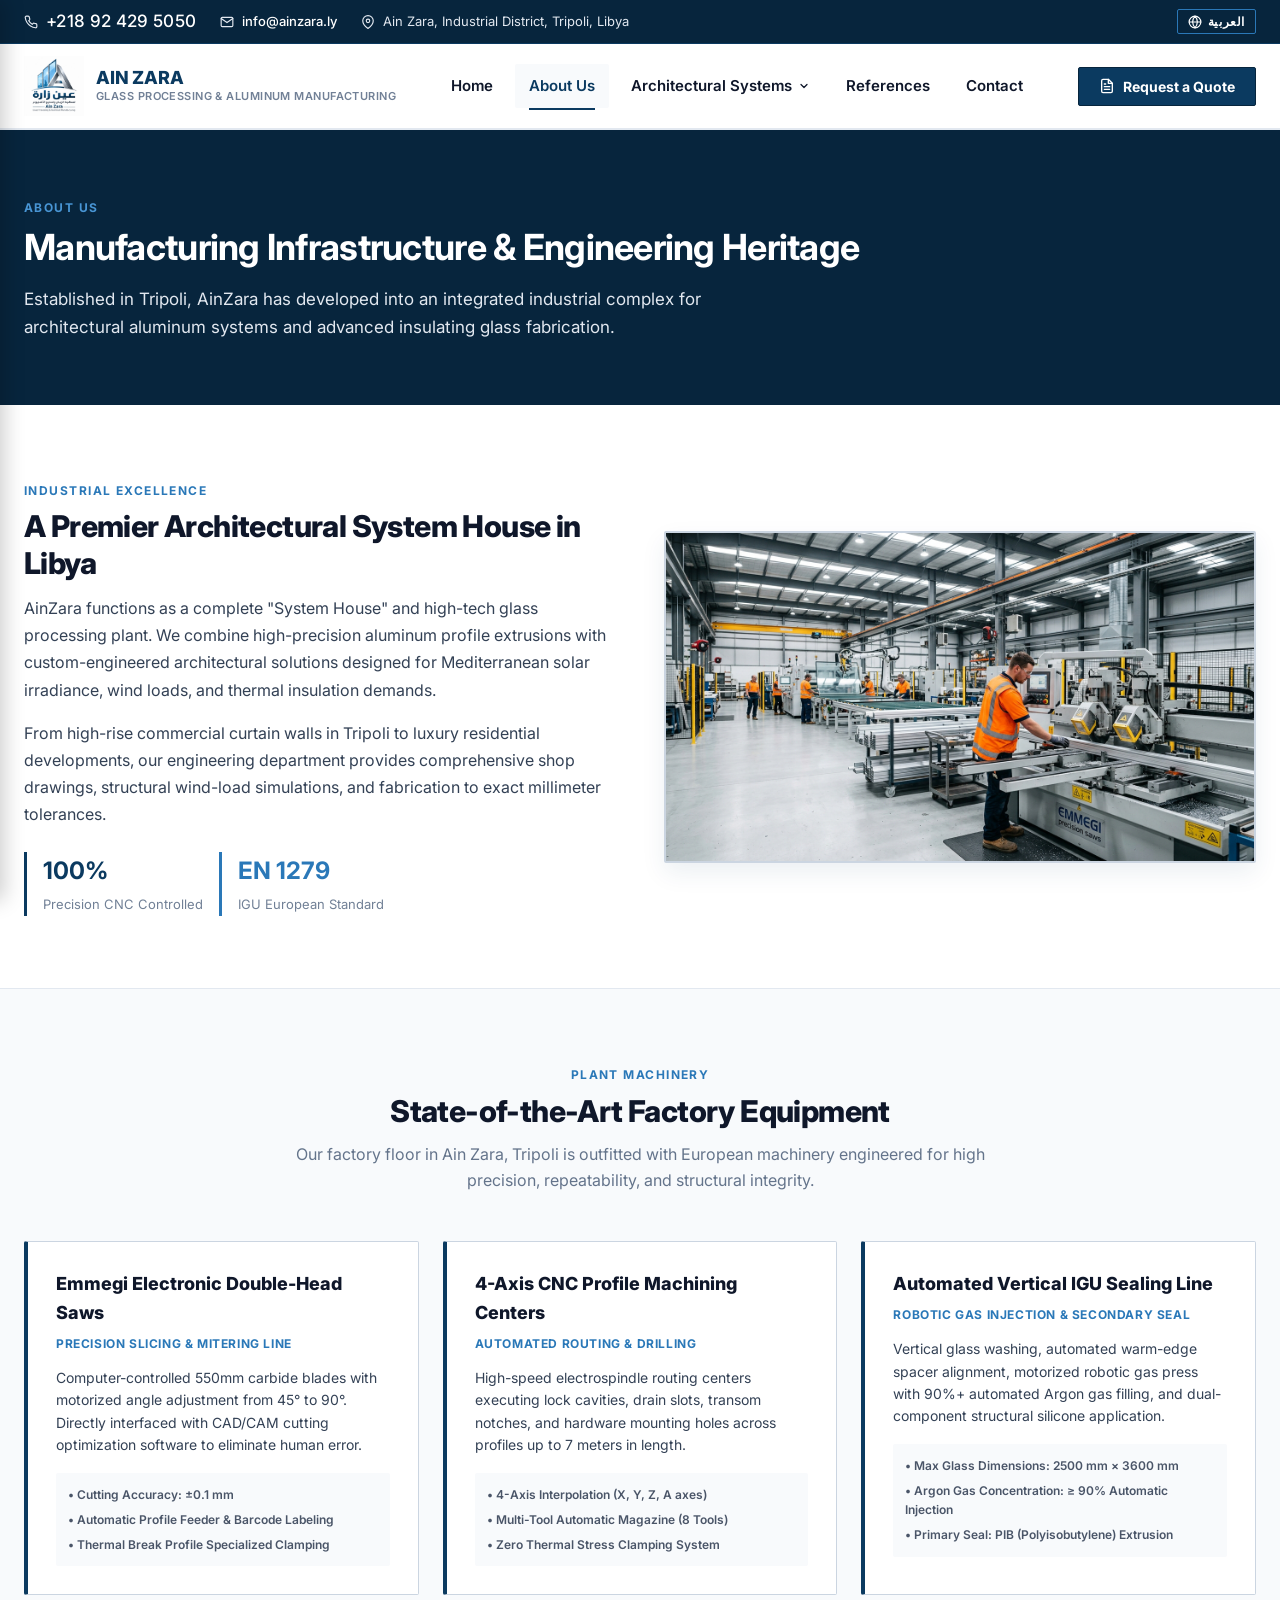
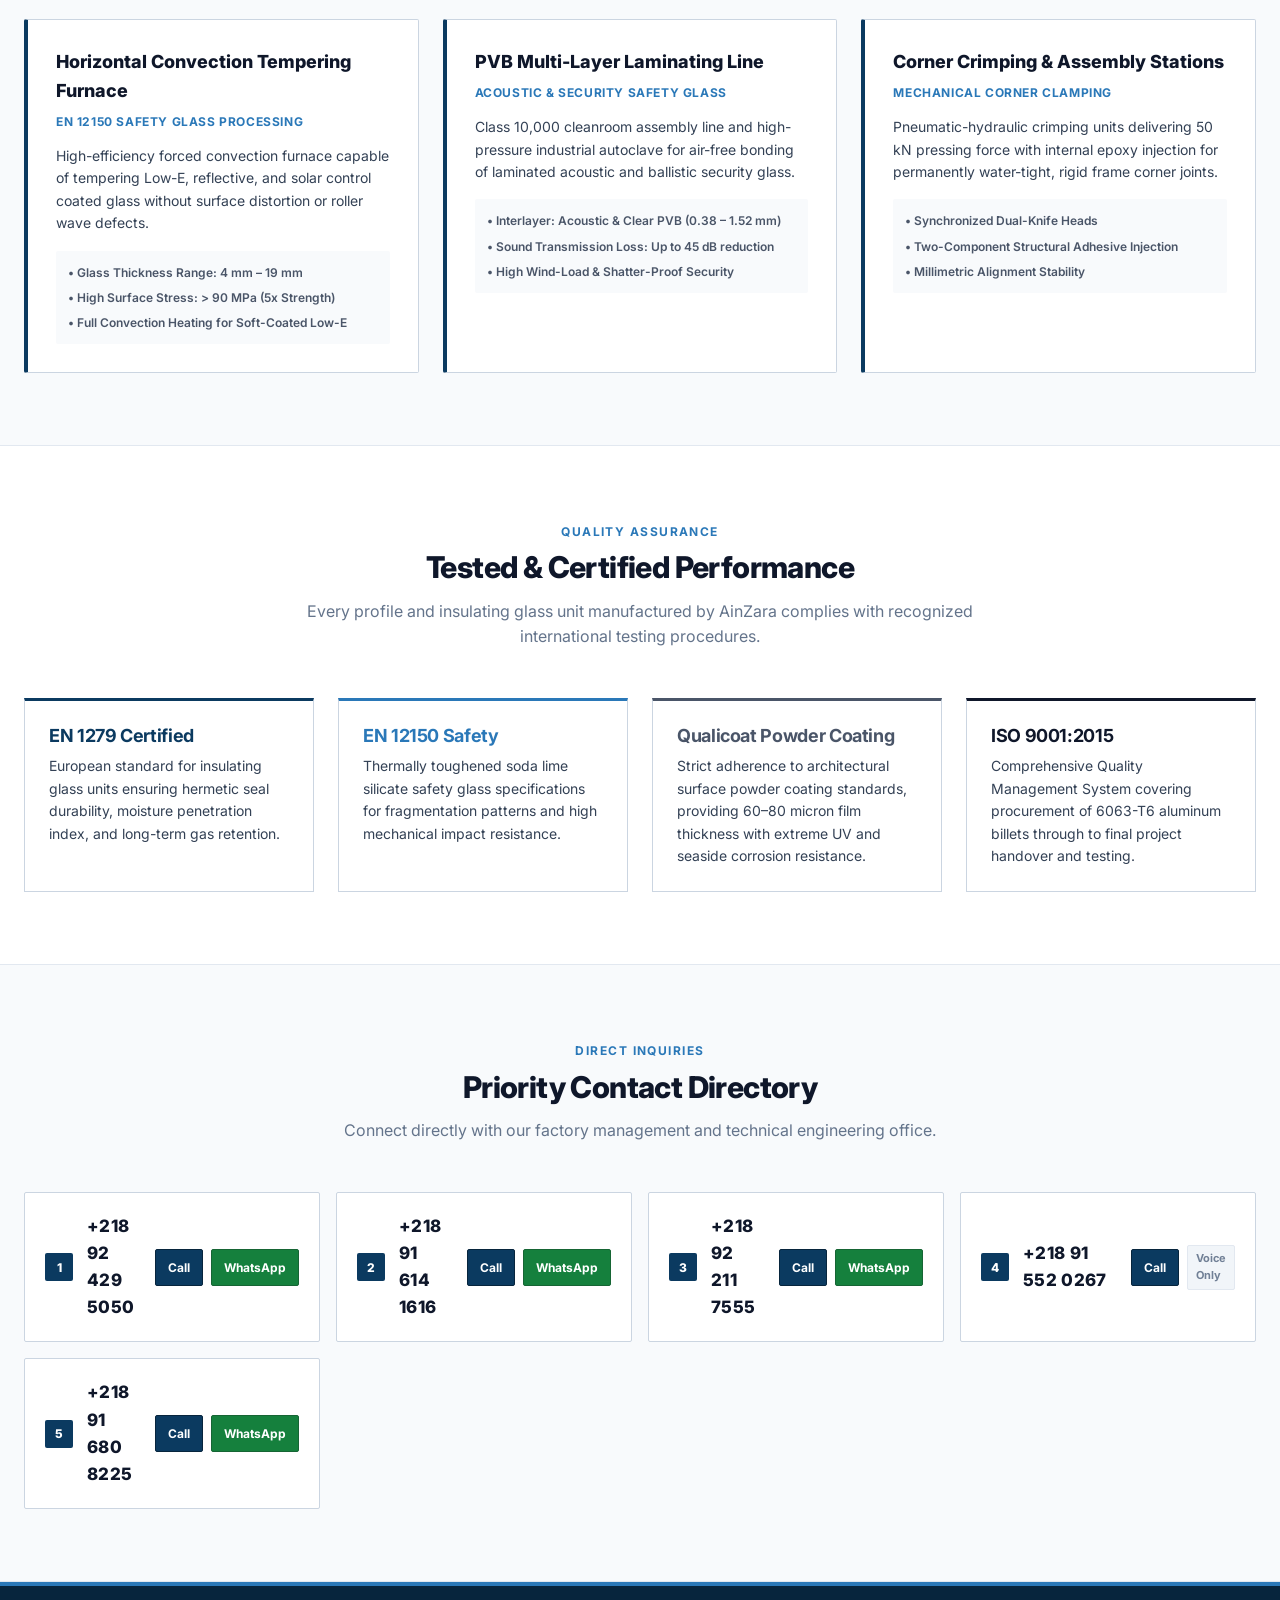
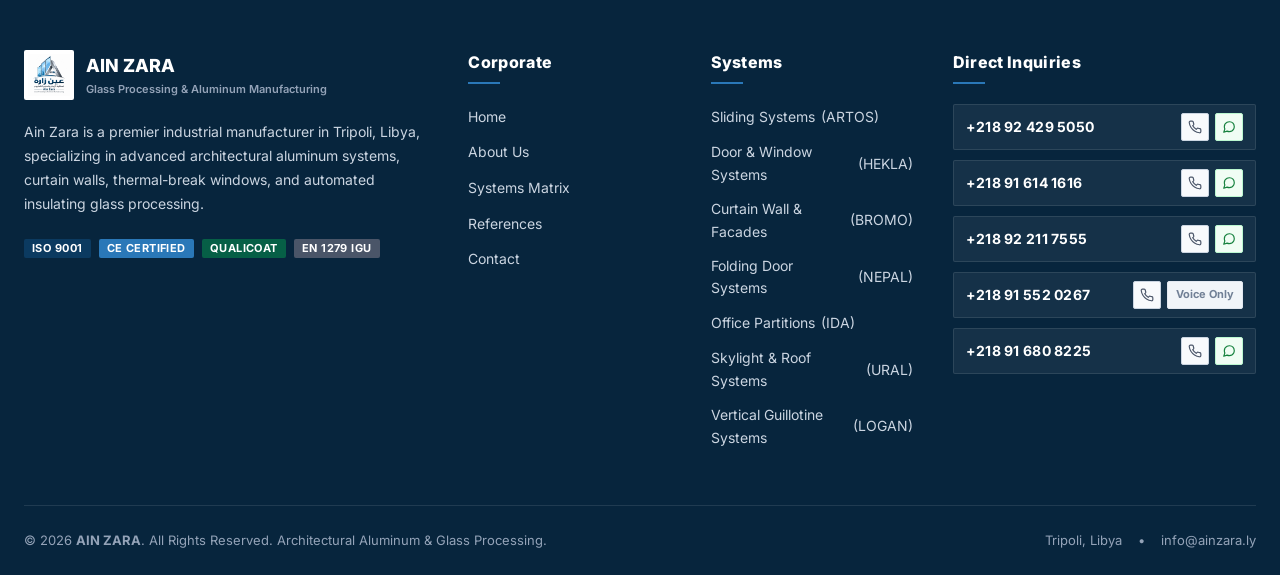
==== about.html @ 99d00b05 "first commit" ====
<!DOCTYPE html>
<html lang="en" dir="ltr">
<head>
  <meta charset="UTF-8">
  <meta name="viewport" content="width=device-width, initial-scale=1.0">
  <title>About Us & Machinery | AinZara Aluminum & Glass Tripoli Libya</title>
  <meta name="description" content="Explore Ain Zara's manufacturing infrastructure in Tripoli, Libya: CNC double-head cutting saws, automated Argon-injected IGU lines, tempering furnaces, and European EN quality standards.">
  
  <meta property="og:title" content="AinZara Infrastructure & Glass Processing Plant">
  <meta property="og:description" content="Industrial engineering, CNC aluminum fabrication, and automated insulating glass processing in Tripoli, Libya.">
  <meta property="og:image" content="assets/Images/factory-view.jpg">

  <link rel="icon" type="image/jpeg" href="assets/Images/Logo.jpeg">
  <link rel="stylesheet" href="assets/css/style.css">
</head>
<body>

  <!-- Dynamic Header Placeholder -->
  <div id="header-placeholder"></div>

  <!-- Page Banner -->
  <section class="section" style="background-color: var(--color-primary-dark); color: #FFFFFF; padding: 4rem 0;">
    <div class="container">
      <span class="section-tag" style="color: var(--color-secondary-light);" data-i18n="nav_about">Corporate Infrastructure</span>
      <h1 style="color: #FFFFFF; font-size: 2.25rem; margin-bottom: 1rem;">Manufacturing Infrastructure & Engineering Heritage</h1>
      <p style="color: #E2E8F0; max-width: 780px; font-size: 1.0625rem; line-height: 1.6;">
        Established in Tripoli, AinZara has developed into an integrated industrial complex for architectural aluminum systems and advanced insulating glass fabrication.
      </p>
    </div>
  </section>

  <!-- Company Overview & Vision -->
  <section class="section">
    <div class="container">
      <div style="display: grid; grid-template-columns: repeat(auto-fit, minmax(320px, 1fr)); gap: 3rem; align-items: center;">
        <div>
          <span class="section-tag">Industrial Excellence</span>
          <h2 class="section-title">A Premier Architectural System House in Libya</h2>
          <p style="color: var(--color-text-body); line-height: 1.7; margin-bottom: 1rem;">
            AinZara functions as a complete "System House" and high-tech glass processing plant. We combine high-precision aluminum profile extrusions with custom-engineered architectural solutions designed for Mediterranean solar irradiance, wind loads, and thermal insulation demands.
          </p>
          <p style="color: var(--color-text-body); line-height: 1.7; margin-bottom: 1.5rem;">
            From high-rise commercial curtain walls in Tripoli to luxury residential developments, our engineering department provides comprehensive shop drawings, structural wind-load simulations, and fabrication to exact millimeter tolerances.
          </p>
          <div style="display: flex; gap: 1rem; flex-wrap: wrap;">
            <div style="border-left: 3px solid var(--color-primary); padding-left: 1rem;">
              <strong style="display: block; font-size: 1.5rem; color: var(--color-primary);">100%</strong>
              <span style="font-size: 0.8125rem; color: var(--color-slate-medium);">Precision CNC Controlled</span>
            </div>
            <div style="border-left: 3px solid var(--color-secondary); padding-left: 1rem;">
              <strong style="display: block; font-size: 1.5rem; color: var(--color-secondary);">EN 1279</strong>
              <span style="font-size: 0.8125rem; color: var(--color-slate-medium);">IGU European Standard</span>
            </div>
          </div>
        </div>
        <div>
          <img src="assets/Images/factory-view.jpg" alt="AinZara Precision Factory Floor" style="border: 2px solid var(--color-border); border-radius: var(--radius-sm); width: 100%; box-shadow: 0 10px 25px rgba(11, 58, 96, 0.08);">
        </div>
      </div>
    </div>
  </section>

  <!-- Advanced Machinery & Automation -->
  <section class="section section-bg-card">
    <div class="container">
      <div class="section-header text-center">
        <span class="section-tag">Plant Machinery</span>
        <h2 class="section-title">State-of-the-Art Factory Equipment</h2>
        <p class="section-subtitle">
          Our factory floor in Ain Zara, Tripoli is outfitted with European machinery engineered for high precision, repeatability, and structural integrity.
        </p>
      </div>

      <div class="machinery-grid">
        <!-- Machine 1 -->
        <div class="machinery-card">
          <div class="machinery-name">Emmegi Electronic Double-Head Saws</div>
          <div class="machinery-model">Precision Slicing & Mitering Line</div>
          <p class="machinery-desc">
            Computer-controlled 550mm carbide blades with motorized angle adjustment from 45° to 90°. Directly interfaced with CAD/CAM cutting optimization software to eliminate human error.
          </p>
          <div class="machinery-specs">
            <div>&bull; Cutting Accuracy: &plusmn;0.1 mm</div>
            <div>&bull; Automatic Profile Feeder & Barcode Labeling</div>
            <div>&bull; Thermal Break Profile Specialized Clamping</div>
          </div>
        </div>

        <!-- Machine 2 -->
        <div class="machinery-card">
          <div class="machinery-name">4-Axis CNC Profile Machining Centers</div>
          <div class="machinery-model">Automated Routing & Drilling</div>
          <p class="machinery-desc">
            High-speed electrospindle routing centers executing lock cavities, drain slots, transom notches, and hardware mounting holes across profiles up to 7 meters in length.
          </p>
          <div class="machinery-specs">
            <div>&bull; 4-Axis Interpolation (X, Y, Z, A axes)</div>
            <div>&bull; Multi-Tool Automatic Magazine (8 Tools)</div>
            <div>&bull; Zero Thermal Stress Clamping System</div>
          </div>
        </div>

        <!-- Machine 3 -->
        <div class="machinery-card">
          <div class="machinery-name">Automated Vertical IGU Sealing Line</div>
          <div class="machinery-model">Robotic Gas Injection & Secondary Seal</div>
          <p class="machinery-desc">
            Vertical glass washing, automated warm-edge spacer alignment, motorized robotic gas press with 90%+ automated Argon gas filling, and dual-component structural silicone application.
          </p>
          <div class="machinery-specs">
            <div>&bull; Max Glass Dimensions: 2500 mm &times; 3600 mm</div>
            <div>&bull; Argon Gas Concentration: &ge; 90% Automatic Injection</div>
            <div>&bull; Primary Seal: PIB (Polyisobutylene) Extrusion</div>
          </div>
        </div>

        <!-- Machine 4 -->
        <div class="machinery-card">
          <div class="machinery-name">Horizontal Convection Tempering Furnace</div>
          <div class="machinery-model">EN 12150 Safety Glass Processing</div>
          <p class="machinery-desc">
            High-efficiency forced convection furnace capable of tempering Low-E, reflective, and solar control coated glass without surface distortion or roller wave defects.
          </p>
          <div class="machinery-specs">
            <div>&bull; Glass Thickness Range: 4 mm – 19 mm</div>
            <div>&bull; High Surface Stress: &gt; 90 MPa (5x Strength)</div>
            <div>&bull; Full Convection Heating for Soft-Coated Low-E</div>
          </div>
        </div>

        <!-- Machine 5 -->
        <div class="machinery-card">
          <div class="machinery-name">PVB Multi-Layer Laminating Line</div>
          <div class="machinery-model">Acoustic & Security Safety Glass</div>
          <p class="machinery-desc">
            Class 10,000 cleanroom assembly line and high-pressure industrial autoclave for air-free bonding of laminated acoustic and ballistic security glass.
          </p>
          <div class="machinery-specs">
            <div>&bull; Interlayer: Acoustic & Clear PVB (0.38 – 1.52 mm)</div>
            <div>&bull; Sound Transmission Loss: Up to 45 dB reduction</div>
            <div>&bull; High Wind-Load & Shatter-Proof Security</div>
          </div>
        </div>

        <!-- Machine 6 -->
        <div class="machinery-card">
          <div class="machinery-name">Corner Crimping & Assembly Stations</div>
          <div class="machinery-model">Mechanical Corner Clamping</div>
          <p class="machinery-desc">
            Pneumatic-hydraulic crimping units delivering 50 kN pressing force with internal epoxy injection for permanently water-tight, rigid frame corner joints.
          </p>
          <div class="machinery-specs">
            <div>&bull; Synchronized Dual-Knife Heads</div>
            <div>&bull; Two-Component Structural Adhesive Injection</div>
            <div>&bull; Millimetric Alignment Stability</div>
          </div>
        </div>
      </div>
    </div>
  </section>

  <!-- International Quality Standards -->
  <section class="section">
    <div class="container">
      <div class="section-header text-center">
        <span class="section-tag">Quality Assurance</span>
        <h2 class="section-title">Tested & Certified Performance</h2>
        <p class="section-subtitle">
          Every profile and insulating glass unit manufactured by AinZara complies with recognized international testing procedures.
        </p>
      </div>

      <div style="display: grid; grid-template-columns: repeat(auto-fit, minmax(260px, 1fr)); gap: 1.5rem;">
        <div style="border: 1px solid var(--color-border); padding: 1.5rem; background: #FFFFFF; border-top: 3px solid var(--color-primary);">
          <h3 style="font-size: 1.125rem; font-weight: 700; color: var(--color-primary); margin-bottom: 0.5rem;">EN 1279 Certified</h3>
          <p style="font-size: 0.875rem; color: var(--color-text-body); line-height: 1.6;">
            European standard for insulating glass units ensuring hermetic seal durability, moisture penetration index, and long-term gas retention.
          </p>
        </div>

        <div style="border: 1px solid var(--color-border); padding: 1.5rem; background: #FFFFFF; border-top: 3px solid var(--color-secondary);">
          <h3 style="font-size: 1.125rem; font-weight: 700; color: var(--color-secondary); margin-bottom: 0.5rem;">EN 12150 Safety</h3>
          <p style="font-size: 0.875rem; color: var(--color-text-body); line-height: 1.6;">
            Thermally toughened soda lime silicate safety glass specifications for fragmentation patterns and high mechanical impact resistance.
          </p>
        </div>

        <div style="border: 1px solid var(--color-border); padding: 1.5rem; background: #FFFFFF; border-top: 3px solid var(--color-slate-dark);">
          <h3 style="font-size: 1.125rem; font-weight: 700; color: var(--color-slate-dark); margin-bottom: 0.5rem;">Qualicoat Powder Coating</h3>
          <p style="font-size: 0.875rem; color: var(--color-text-body); line-height: 1.6;">
            Strict adherence to architectural surface powder coating standards, providing 60–80 micron film thickness with extreme UV and seaside corrosion resistance.
          </p>
        </div>

        <div style="border: 1px solid var(--color-border); padding: 1.5rem; background: #FFFFFF; border-top: 3px solid #0F172A;">
          <h3 style="font-size: 1.125rem; font-weight: 700; color: #0F172A; margin-bottom: 0.5rem;">ISO 9001:2015</h3>
          <p style="font-size: 0.875rem; color: var(--color-text-body); line-height: 1.6;">
            Comprehensive Quality Management System covering procurement of 6063-T6 aluminum billets through to final project handover and testing.
          </p>
        </div>
      </div>
    </div>
  </section>

  <!-- Prioritized Phone Directory Section -->
  <section class="section section-bg-card">
    <div class="container">
      <div class="section-header text-center">
        <span class="section-tag" data-i18n="quick_contact">Direct Inquiries</span>
        <h2 class="section-title">Priority Contact Directory</h2>
        <p class="section-subtitle">Connect directly with our factory management and technical engineering office.</p>
      </div>

      <div class="priority-phone-grid">
        <div class="phone-card">
          <div class="phone-card-left"><span class="phone-rank-badge">1</span><span class="phone-digits">+218 92 429 5050</span></div>
          <div class="phone-card-actions">
            <a href="tel:0924295050" class="btn-phone-call">Call</a>
            <a href="https://wa.me/218924295050" target="_blank" rel="noopener noreferrer" class="btn-phone-whatsapp">WhatsApp</a>
          </div>
        </div>
        <div class="phone-card">
          <div class="phone-card-left"><span class="phone-rank-badge">2</span><span class="phone-digits">+218 91 614 1616</span></div>
          <div class="phone-card-actions">
            <a href="tel:0916141616" class="btn-phone-call">Call</a>
            <a href="https://wa.me/218916141616" target="_blank" rel="noopener noreferrer" class="btn-phone-whatsapp">WhatsApp</a>
          </div>
        </div>
        <div class="phone-card">
          <div class="phone-card-left"><span class="phone-rank-badge">3</span><span class="phone-digits">+218 92 211 7555</span></div>
          <div class="phone-card-actions">
            <a href="tel:0922117555" class="btn-phone-call">Call</a>
            <a href="https://wa.me/218922117555" target="_blank" rel="noopener noreferrer" class="btn-phone-whatsapp">WhatsApp</a>
          </div>
        </div>
        <div class="phone-card">
          <div class="phone-card-left"><span class="phone-rank-badge">4</span><span class="phone-digits">+218 91 552 0267</span></div>
          <div class="phone-card-actions">
            <a href="tel:0915520267" class="btn-phone-call">Call</a>
            <span class="call-only-pill" data-i18n="call_only">Voice</span>
          </div>
        </div>
        <div class="phone-card">
          <div class="phone-card-left"><span class="phone-rank-badge">5</span><span class="phone-digits">+218 91 680 8225</span></div>
          <div class="phone-card-actions">
            <a href="tel:0916808225" class="btn-phone-call">Call</a>
            <a href="https://wa.me/218916808225" target="_blank" rel="noopener noreferrer" class="btn-phone-whatsapp">WhatsApp</a>
          </div>
        </div>
      </div>
    </div>
  </section>

  <!-- Dynamic Footer Placeholder -->
  <div id="footer-placeholder"></div>

  <!-- Scripts -->
  <script src="assets/js/header.js"></script>
  <script src="assets/js/footer.js"></script>
  <script src="assets/js/i18n.js"></script>
  <script src="assets/js/navigation.js"></script>
  <script src="assets/js/main.js"></script>
</body>
</html>
---- assets/css/style.css ----
/* ==========================================================================
   AinZara-Aluminum Corporate Catalog Design System
   Model: Amanos System & Asistal Architectural Systems
   Color Palette: Pure Corporate Navy (#0B3A60), Steel Blue (#2A78B8), Slate & Base
   STRICT RULE: Zero gradients, zero pink/purple hues. Solid industrial colors only.
   ========================================================================== */

@import url('https://fonts.googleapis.com/css2?family=Cairo:wght@400;600;700;800&family=Inter:wght@300;400;500;600;700;800&display=swap');

:root {
  /* Corporate Color Palette (Derived 1:1 from Logo) */
  --color-primary: #0B3A60;
  --color-primary-dark: #07253D;
  --color-primary-light: #124F82;
  
  --color-secondary: #2A78B8;
  --color-secondary-dark: #1F5F93;
  --color-secondary-light: #4895D4;
  
  /* Metallic & Slate Neutrals */
  --color-slate-dark: #4A5568;
  --color-slate-medium: #718096;
  --color-slate-light: #E2E8F0;
  --color-slate-muted: #F1F5F9;
  
  /* Surfaces */
  --color-surface-base: #FFFFFF;
  --color-surface-card: #F8FAFC;
  --color-surface-hover: #EDF2F7;
  --color-border: #CBD5E1;
  --color-border-dark: #94A3B8;

  /* Typography */
  --color-text-heading: #0F172A;
  --color-text-body: #334155;
  --color-text-muted: #64748B;
  --color-text-light: #FFFFFF;

  /* Status / Industrial Accents */
  --color-accent-success: #15803D;
  --color-accent-badge: #0B3A60;
  --color-accent-gold: #B45309;

  /* Layout & Geometry */
  --font-primary: 'Inter', -apple-system, BlinkMacSystemFont, 'Segoe UI', Roboto, sans-serif;
  --font-arabic: 'Cairo', -apple-system, BlinkMacSystemFont, 'Segoe UI', sans-serif;
  
  --container-max: 1280px;
  --transition-fast: 0.15s ease-in-out;
  --transition-normal: 0.25s ease-in-out;
  --radius-sm: 2px;
  --radius-md: 4px;
  --radius-lg: 6px;
  --header-height: 84px;
  --topbar-height: 40px;
}

/* Base Reset & Typography */
*, *::before, *::after {
  box-sizing: border-box;
  margin: 0;
  padding: 0;
}

html {
  font-size: 16px;
  scroll-behavior: smooth;
  -webkit-text-size-adjust: 100%;
}

body {
  font-family: var(--font-primary);
  color: var(--color-text-body);
  background-color: var(--color-surface-base);
  line-height: 1.6;
  font-weight: 400;
  text-rendering: optimizeLegibility;
  -webkit-font-smoothing: antialiased;
}

h1, h2, h3, h4, h5, h6 {
  color: var(--color-text-heading);
  font-weight: 700;
  line-height: 1.25;
  letter-spacing: -0.02em;
}

p {
  margin-bottom: 1rem;
}

p:last-child {
  margin-bottom: 0;
}

a {
  color: var(--color-secondary);
  text-decoration: none;
  transition: color var(--transition-fast);
}

a:hover {
  color: var(--color-primary);
}

img {
  max-width: 100%;
  height: auto;
  display: block;
}

button, input, select, textarea {
  font-family: inherit;
  font-size: 1rem;
}

ul, ol {
  list-style: none;
}

/* Container */
.container {
  width: 100%;
  max-width: var(--container-max);
  margin-left: auto;
  margin-right: auto;
  padding-left: 1.5rem;
  padding-right: 1.5rem;
}

.container-fluid {
  width: 100%;
  padding-left: 1.5rem;
  padding-right: 1.5rem;
}

/* ==========================================================================
   Header & Utility Bar
   ========================================================================== */
.site-header {
  position: sticky;
  top: 0;
  z-index: 1000;
  background-color: var(--color-surface-base);
  border-bottom: 2px solid var(--color-slate-light);
}

/* Top Utility Line */
.header-topbar {
  background-color: var(--color-primary-dark);
  color: var(--color-surface-base);
  font-size: 0.8125rem;
  padding: 0.5rem 0;
  border-bottom: 1px solid var(--color-primary);
}

.header-topbar .container {
  display: flex;
  align-items: center;
  justify-content: space-between;
  flex-wrap: wrap;
  gap: 0.75rem;
}

.topbar-contact-list {
  display: flex;
  align-items: center;
  gap: 1.5rem;
  flex-wrap: wrap;
}

.topbar-item {
  display: inline-flex;
  align-items: center;
  gap: 0.5rem;
  color: #E2E8F0;
}

.topbar-item a {
  color: #FFFFFF;
  font-weight: 500;
}

.topbar-item a:hover {
  color: var(--color-secondary-light);
}

.topbar-actions {
  display: flex;
  align-items: center;
  gap: 1rem;
}

/* Language Toggle Button */
.lang-btn {
  background-color: transparent;
  color: #FFFFFF;
  border: 1px solid var(--color-secondary);
  padding: 0.25rem 0.625rem;
  font-size: 0.75rem;
  font-weight: 600;
  letter-spacing: 0.05em;
  cursor: pointer;
  border-radius: var(--radius-sm);
  display: inline-flex;
  align-items: center;
  gap: 0.375rem;
  transition: background-color var(--transition-fast), color var(--transition-fast);
}

.lang-btn:hover {
  background-color: var(--color-secondary);
  color: #FFFFFF;
}

/* Main Navbar */
.header-main {
  height: var(--header-height);
  display: flex;
  align-items: center;
}

.header-main .container {
  display: flex;
  align-items: center;
  justify-content: space-between;
  gap: 1.5rem;
}

.brand-logo-link {
  display: flex;
  align-items: center;
  gap: 0.75rem;
  text-decoration: none;
}

.brand-logo-img {
  height: 60px;
  width: auto;
  object-fit: contain;
}

.brand-title-wrap {
  display: flex;
  flex-direction: column;
}

.brand-name {
  font-size: 1.125rem;
  font-weight: 800;
  color: var(--color-primary);
  line-height: 1.2;
  letter-spacing: -0.01em;
}

.brand-tagline {
  font-size: 0.6875rem;
  font-weight: 600;
  color: var(--color-slate-medium);
  letter-spacing: 0.04em;
  text-transform: uppercase;
}

/* Desktop Navigation Menu */
.desktop-nav {
  display: none;
  align-items: center;
  gap: 0.5rem;
}

.nav-link {
  font-size: 0.9375rem;
  font-weight: 600;
  color: var(--color-text-heading);
  padding: 0.625rem 0.875rem;
  border-radius: var(--radius-sm);
  transition: background-color var(--transition-fast), color var(--transition-fast);
  display: inline-flex;
  align-items: center;
  gap: 0.375rem;
  position: relative;
}

.nav-link:hover, .nav-link.active {
  color: var(--color-primary);
  background-color: var(--color-surface-card);
}

.nav-link.active::after {
  content: '';
  position: absolute;
  bottom: -2px;
  left: 0.875rem;
  right: 0.875rem;
  height: 2px;
  background-color: var(--color-primary);
}

/* Systems Dropdown Menu */
.nav-item-dropdown {
  position: relative;
}

.dropdown-menu {
  position: absolute;
  top: 100%;
  left: 0;
  min-width: 280px;
  background-color: var(--color-surface-base);
  border: 1px solid var(--color-border);
  border-top: 3px solid var(--color-primary);
  box-shadow: 0 10px 25px rgba(0, 0, 0, 0.1);
  padding: 0.5rem 0;
  display: none;
  z-index: 1100;
}

.nav-item-dropdown:hover .dropdown-menu {
  display: block;
}

.dropdown-item {
  display: flex;
  align-items: center;
  justify-content: space-between;
  padding: 0.625rem 1.25rem;
  font-size: 0.875rem;
  font-weight: 600;
  color: var(--color-text-heading);
  transition: background-color var(--transition-fast), color var(--transition-fast);
}

.dropdown-item:hover {
  background-color: var(--color-surface-card);
  color: var(--color-secondary);
}

.dropdown-item-code {
  font-size: 0.6875rem;
  font-weight: 700;
  color: var(--color-slate-medium);
  background-color: var(--color-slate-light);
  padding: 0.125rem 0.375rem;
  border-radius: var(--radius-sm);
}

/* Header CTA Button */
.header-actions {
  display: flex;
  align-items: center;
  gap: 0.75rem;
}

.btn-rfq {
  background-color: var(--color-primary);
  color: #FFFFFF;
  font-size: 0.875rem;
  font-weight: 700;
  padding: 0.625rem 1.25rem;
  border-radius: var(--radius-sm);
  border: 1px solid var(--color-primary-dark);
  cursor: pointer;
  display: inline-flex;
  align-items: center;
  gap: 0.5rem;
  transition: background-color var(--transition-fast);
}

.btn-rfq:hover {
  background-color: var(--color-secondary);
  color: #FFFFFF;
}

/* Hamburger Button */
.menu-toggle-btn {
  display: flex;
  flex-direction: column;
  justify-content: center;
  align-items: center;
  gap: 5px;
  width: 44px;
  height: 44px;
  background-color: var(--color-surface-card);
  border: 1px solid var(--color-border);
  border-radius: var(--radius-sm);
  cursor: pointer;
}

.menu-toggle-bar {
  width: 22px;
  height: 2px;
  background-color: var(--color-primary);
  transition: transform var(--transition-fast), opacity var(--transition-fast);
}

/* ==========================================================================
   Mobile Navigation Drawer
   ========================================================================== */
.mobile-drawer-backdrop {
  position: fixed;
  top: 0;
  left: 0;
  width: 100%;
  height: 100%;
  background-color: rgba(11, 58, 96, 0.65);
  z-index: 1500;
  opacity: 0;
  visibility: hidden;
  transition: opacity var(--transition-normal), visibility var(--transition-normal);
}

.mobile-drawer-backdrop.active {
  opacity: 1;
  visibility: visible;
}

.mobile-drawer {
  position: fixed;
  top: 0;
  left: -320px;
  width: 320px;
  max-width: 85vw;
  height: 100%;
  background-color: var(--color-surface-base);
  z-index: 1600;
  box-shadow: 4px 0 20px rgba(0, 0, 0, 0.2);
  transition: transform var(--transition-normal);
  display: flex;
  flex-direction: column;
  overflow-y: auto;
}

.mobile-drawer.active {
  transform: translateX(320px);
}

.drawer-header {
  padding: 1.25rem;
  background-color: var(--color-primary-dark);
  color: #FFFFFF;
  display: flex;
  align-items: center;
  justify-content: space-between;
  border-bottom: 2px solid var(--color-secondary);
}

.drawer-title {
  font-size: 1rem;
  font-weight: 700;
  color: #FFFFFF;
}

.drawer-close-btn {
  background: none;
  border: none;
  color: #FFFFFF;
  font-size: 1.5rem;
  cursor: pointer;
  line-height: 1;
  padding: 0.25rem;
}

.drawer-body {
  padding: 1rem 0;
  flex: 1;
}

.drawer-nav-list {
  display: flex;
  flex-direction: column;
}

.drawer-nav-item {
  border-bottom: 1px solid var(--color-slate-light);
}

.drawer-nav-link {
  display: flex;
  align-items: center;
  justify-content: space-between;
  padding: 0.875rem 1.25rem;
  font-size: 0.9375rem;
  font-weight: 600;
  color: var(--color-text-heading);
}

.drawer-nav-link:hover, .drawer-nav-link.active {
  background-color: var(--color-surface-card);
  color: var(--color-primary);
}

/* Drawer Accordion for Architectural Systems */
.drawer-accordion-btn {
  width: 100%;
  display: flex;
  align-items: center;
  justify-content: space-between;
  padding: 0.875rem 1.25rem;
  background: none;
  border: none;
  font-size: 0.9375rem;
  font-weight: 600;
  color: var(--color-text-heading);
  cursor: pointer;
  text-align: left;
}

.drawer-accordion-icon {
  transition: transform var(--transition-fast);
}

.drawer-accordion-btn[aria-expanded="true"] .drawer-accordion-icon {
  transform: rotate(180deg);
}

.drawer-accordion-content {
  display: none;
  background-color: var(--color-surface-card);
  padding: 0.25rem 0;
}

.drawer-accordion-content.active {
  display: block;
}

.drawer-sublink {
  display: flex;
  align-items: center;
  justify-content: space-between;
  padding: 0.625rem 1.75rem;
  font-size: 0.8125rem;
  font-weight: 600;
  color: var(--color-slate-dark);
}

.drawer-sublink:hover {
  color: var(--color-primary);
  background-color: var(--color-slate-light);
}

.drawer-footer {
  padding: 1.25rem;
  background-color: var(--color-surface-card);
  border-top: 1px solid var(--color-slate-light);
}

.drawer-phone-list {
  display: flex;
  flex-direction: column;
  gap: 0.625rem;
  margin-top: 0.75rem;
}

.drawer-phone-item {
  display: flex;
  align-items: center;
  justify-content: space-between;
  font-size: 0.8125rem;
  padding: 0.5rem 0.75rem;
  background-color: #FFFFFF;
  border: 1px solid var(--color-border);
  border-radius: var(--radius-sm);
}

.drawer-phone-number {
  font-weight: 700;
  color: var(--color-primary);
}

.drawer-phone-actions {
  display: flex;
  align-items: center;
  gap: 0.5rem;
}

.icon-link {
  display: inline-flex;
  align-items: center;
  justify-content: center;
  width: 28px;
  height: 28px;
  border-radius: var(--radius-sm);
  background-color: var(--color-surface-card);
  border: 1px solid var(--color-border);
  color: var(--color-slate-dark);
}

.icon-link:hover {
  background-color: var(--color-primary);
  color: #FFFFFF;
  border-color: var(--color-primary);
}

.icon-link.whatsapp {
  color: #15803D;
  border-color: #BBF7D0;
  background-color: #F0FDF4;
}

.icon-link.whatsapp:hover {
  background-color: #15803D;
  color: #FFFFFF;
}

/* ==========================================================================
   Buttons & Solid Industrial Components
   ========================================================================== */
.btn {
  display: inline-flex;
  align-items: center;
  justify-content: center;
  gap: 0.5rem;
  font-size: 0.875rem;
  font-weight: 700;
  padding: 0.75rem 1.5rem;
  border-radius: var(--radius-sm);
  border: 1px solid transparent;
  cursor: pointer;
  text-decoration: none;
  transition: background-color var(--transition-fast), color var(--transition-fast), border-color var(--transition-fast);
  line-height: 1;
}

.btn-primary {
  background-color: var(--color-primary);
  color: #FFFFFF;
  border-color: var(--color-primary-dark);
}

.btn-primary:hover {
  background-color: var(--color-secondary);
  border-color: var(--color-secondary-dark);
  color: #FFFFFF;
}

.btn-secondary {
  background-color: var(--color-secondary);
  color: #FFFFFF;
  border-color: var(--color-secondary-dark);
}

.btn-secondary:hover {
  background-color: var(--color-primary);
  border-color: var(--color-primary-dark);
  color: #FFFFFF;
}

.btn-outline {
  background-color: transparent;
  color: var(--color-primary);
  border-color: var(--color-primary);
}

.btn-outline:hover {
  background-color: var(--color-primary);
  color: #FFFFFF;
}

.btn-outline-white {
  background-color: transparent;
  color: #FFFFFF;
  border-color: #FFFFFF;
}

.btn-outline-white:hover {
  background-color: #FFFFFF;
  color: var(--color-primary);
}

.btn-sm {
  font-size: 0.75rem;
  padding: 0.5rem 0.875rem;
}

.btn-lg {
  font-size: 1rem;
  padding: 1rem 2rem;
}

/* Industrial Badges */
.badge {
  display: inline-flex;
  align-items: center;
  gap: 0.25rem;
  font-size: 0.6875rem;
  font-weight: 700;
  padding: 0.25rem 0.5rem;
  border-radius: var(--radius-sm);
  text-transform: uppercase;
  letter-spacing: 0.04em;
  line-height: 1;
}

.badge-primary {
  background-color: var(--color-primary);
  color: #FFFFFF;
}

.badge-secondary {
  background-color: var(--color-secondary);
  color: #FFFFFF;
}

.badge-thermal {
  background-color: #065F46;
  color: #FFFFFF;
}

.badge-standard {
  background-color: var(--color-slate-dark);
  color: #FFFFFF;
}

.badge-facade {
  background-color: #0F172A;
  color: #FFFFFF;
}

/* ==========================================================================
   Hero Section & Slider
   ========================================================================== */
.hero-section {
  position: relative;
  background-color: var(--color-primary-dark);
  color: #FFFFFF;
  overflow: hidden;
}

.hero-slider-wrap {
  position: relative;
  min-height: 540px;
  display: flex;
  align-items: center;
}

.hero-slide {
  position: absolute;
  top: 0;
  left: 0;
  width: 100%;
  height: 100%;
  opacity: 0;
  visibility: hidden;
  transition: opacity 0.6s ease-in-out, visibility 0.6s ease-in-out;
  display: flex;
  align-items: center;
}

.hero-slide.active {
  position: relative;
  opacity: 1;
  visibility: visible;
}

.hero-bg-img {
  position: absolute;
  top: 0;
  left: 0;
  width: 100%;
  height: 100%;
  object-fit: cover;
  object-position: center;
  z-index: 1;
}

.hero-overlay {
  position: absolute;
  top: 0;
  left: 0;
  width: 100%;
  height: 100%;
  background-color: rgba(7, 37, 61, 0.82);
  z-index: 2;
}

.hero-content {
  position: relative;
  z-index: 3;
  padding: 4rem 0;
  max-width: 820px;
}

.hero-subtitle {
  font-size: 0.875rem;
  font-weight: 700;
  text-transform: uppercase;
  letter-spacing: 0.15em;
  color: var(--color-secondary-light);
  margin-bottom: 0.75rem;
  display: inline-block;
  background-color: rgba(42, 120, 184, 0.2);
  padding: 0.25rem 0.75rem;
  border-left: 3px solid var(--color-secondary-light);
}

.hero-title {
  font-size: 2.25rem;
  font-weight: 800;
  color: #FFFFFF;
  line-height: 1.2;
  margin-bottom: 1.25rem;
  letter-spacing: -0.02em;
}

.hero-description {
  font-size: 1.125rem;
  color: #E2E8F0;
  line-height: 1.6;
  margin-bottom: 2rem;
  max-width: 700px;
}

.hero-cta-group {
  display: flex;
  align-items: center;
  gap: 1rem;
  flex-wrap: wrap;
}

/* Slider Controls */
.hero-slider-nav {
  position: absolute;
  bottom: 2rem;
  right: 2rem;
  z-index: 4;
  display: flex;
  align-items: center;
  gap: 0.5rem;
}

.hero-slider-btn {
  background-color: var(--color-primary);
  border: 1px solid var(--color-secondary);
  color: #FFFFFF;
  width: 42px;
  height: 42px;
  display: flex;
  align-items: center;
  justify-content: center;
  cursor: pointer;
  border-radius: var(--radius-sm);
  transition: background-color var(--transition-fast);
}

.hero-slider-btn:hover {
  background-color: var(--color-secondary);
}

.hero-dots {
  display: flex;
  align-items: center;
  gap: 0.375rem;
  margin: 0 0.5rem;
}

.hero-dot {
  width: 10px;
  height: 10px;
  background-color: rgba(255, 255, 255, 0.4);
  border-radius: 50%;
  cursor: pointer;
  border: none;
  transition: background-color var(--transition-fast), transform var(--transition-fast);
}

.hero-dot.active {
  background-color: var(--color-secondary-light);
  transform: scale(1.2);
}

/* ==========================================================================
   Industrial Metric / Stats Bar
   ========================================================================== */
.stats-bar {
  background-color: var(--color-primary);
  color: #FFFFFF;
  padding: 2.5rem 0;
  border-bottom: 3px solid var(--color-secondary);
}

.stats-grid {
  display: grid;
  grid-template-columns: repeat(auto-fit, minmax(220px, 1fr));
  gap: 2rem;
}

.stat-item {
  border-left: 3px solid var(--color-secondary);
  padding-left: 1.25rem;
}

.stat-value {
  font-size: 2.25rem;
  font-weight: 800;
  color: #FFFFFF;
  line-height: 1;
  margin-bottom: 0.375rem;
}

.stat-label {
  font-size: 0.875rem;
  color: #CBD5E1;
  font-weight: 500;
}

/* ==========================================================================
   Section Headers & Architectural Layouts
   ========================================================================== */
.section {
  padding: 4.5rem 0;
}

.section-bg-card {
  background-color: var(--color-surface-card);
  border-top: 1px solid var(--color-slate-light);
  border-bottom: 1px solid var(--color-slate-light);
}

.section-header {
  margin-bottom: 3rem;
}

.section-header.text-center {
  text-align: center;
  max-width: 750px;
  margin-left: auto;
  margin-right: auto;
}

.section-tag {
  font-size: 0.75rem;
  font-weight: 700;
  text-transform: uppercase;
  letter-spacing: 0.12em;
  color: var(--color-secondary);
  margin-bottom: 0.5rem;
  display: inline-block;
}

.section-title {
  font-size: 1.875rem;
  font-weight: 800;
  color: var(--color-text-heading);
  margin-bottom: 0.75rem;
}

.section-subtitle {
  font-size: 1rem;
  color: var(--color-text-muted);
  line-height: 1.6;
}

/* ==========================================================================
   Architectural Systems Grid (Modeled after Amanos & Asistal)
   ========================================================================== */
.systems-grid {
  display: grid;
  grid-template-columns: repeat(auto-fill, minmax(320px, 1fr));
  gap: 1.5rem;
}

.system-card {
  background-color: var(--color-surface-base);
  border: 1px solid var(--color-border);
  border-radius: var(--radius-sm);
  display: flex;
  flex-direction: column;
  transition: border-color var(--transition-fast), box-shadow var(--transition-fast);
  position: relative;
}

.system-card:hover {
  border-color: var(--color-secondary);
  box-shadow: 0 8px 24px rgba(11, 58, 96, 0.08);
}

.system-card-header {
  padding: 1.25rem;
  border-bottom: 1px solid var(--color-slate-light);
  display: flex;
  align-items: center;
  justify-content: space-between;
}

.system-card-title {
  font-size: 1.125rem;
  font-weight: 700;
  color: var(--color-text-heading);
}

.system-series-tag {
  font-size: 0.6875rem;
  font-weight: 700;
  color: var(--color-primary);
  background-color: var(--color-slate-muted);
  padding: 0.25rem 0.5rem;
  border-radius: var(--radius-sm);
}

.system-card-media {
  position: relative;
  background-color: #FFFFFF;
  padding: 1.5rem;
  display: flex;
  align-items: center;
  justify-content: center;
  min-height: 220px;
  cursor: pointer;
  border-bottom: 1px solid var(--color-slate-light);
}

.system-card-img {
  max-height: 190px;
  width: auto;
  object-fit: contain;
  transition: transform var(--transition-fast);
}

.system-card:hover .system-card-img {
  transform: scale(1.03);
}

.system-zoom-hint {
  position: absolute;
  bottom: 0.75rem;
  right: 0.75rem;
  background-color: rgba(11, 58, 96, 0.85);
  color: #FFFFFF;
  font-size: 0.6875rem;
  font-weight: 600;
  padding: 0.25rem 0.5rem;
  border-radius: var(--radius-sm);
  display: flex;
  align-items: center;
  gap: 0.25rem;
  opacity: 0;
  transition: opacity var(--transition-fast);
}

.system-card:hover .system-zoom-hint {
  opacity: 1;
}

.system-card-body {
  padding: 1.25rem;
  flex: 1;
  display: flex;
  flex-direction: column;
}

.system-card-desc {
  font-size: 0.875rem;
  color: var(--color-text-body);
  margin-bottom: 1.25rem;
  flex: 1;
}

/* ==========================================================================
   Engineering Specification Tables (Asistal / Amanos Spec Table)
   ========================================================================== */
.spec-table-wrap {
  margin-bottom: 1.25rem;
  border: 1px solid var(--color-border);
  border-radius: var(--radius-sm);
  overflow: hidden;
}

.spec-table {
  width: 100%;
  border-collapse: collapse;
  font-size: 0.8125rem;
}

.spec-table th, .spec-table td {
  padding: 0.5rem 0.75rem;
  text-align: left;
  border-bottom: 1px solid var(--color-slate-light);
}

.spec-table th {
  background-color: var(--color-surface-card);
  color: var(--color-slate-dark);
  font-weight: 600;
  width: 50%;
  border-right: 1px solid var(--color-slate-light);
}

.spec-table td {
  background-color: #FFFFFF;
  color: var(--color-text-heading);
  font-weight: 700;
}

.spec-table tr:last-child th, .spec-table tr:last-child td {
  border-bottom: none;
}

.system-card-actions {
  display: grid;
  grid-template-columns: 1fr 1fr;
  gap: 0.5rem;
  margin-top: auto;
}

/* ==========================================================================
   Glass Processing Capabilities Section
   ========================================================================== */
.glass-capabilities-grid {
  display: grid;
  grid-template-columns: repeat(auto-fit, minmax(280px, 1fr));
  gap: 1.5rem;
}

.glass-cap-card {
  background-color: var(--color-surface-base);
  border: 1px solid var(--color-border);
  border-top: 3px solid var(--color-secondary);
  padding: 1.75rem;
  border-radius: var(--radius-sm);
  display: flex;
  flex-direction: column;
}

.glass-cap-icon {
  width: 48px;
  height: 48px;
  background-color: var(--color-slate-muted);
  color: var(--color-primary);
  display: flex;
  align-items: center;
  justify-content: center;
  border-radius: var(--radius-sm);
  margin-bottom: 1rem;
}

.glass-cap-title {
  font-size: 1.125rem;
  font-weight: 700;
  color: var(--color-primary);
  margin-bottom: 0.75rem;
}

.glass-cap-text {
  font-size: 0.875rem;
  color: var(--color-text-body);
  line-height: 1.6;
  margin-bottom: 1rem;
}

.glass-spec-list {
  margin-top: auto;
  border-top: 1px solid var(--color-slate-light);
  padding-top: 0.75rem;
  display: flex;
  flex-direction: column;
  gap: 0.375rem;
}

.glass-spec-item {
  font-size: 0.75rem;
  font-weight: 600;
  color: var(--color-slate-dark);
  display: flex;
  align-items: center;
  gap: 0.5rem;
}

.glass-spec-bullet {
  width: 6px;
  height: 6px;
  background-color: var(--color-secondary);
  border-radius: 50%;
  flex-shrink: 0;
}

/* ==========================================================================
   Machinery & Industrial Infrastructure (About Page)
   ========================================================================== */
.machinery-grid {
  display: grid;
  grid-template-columns: repeat(auto-fit, minmax(320px, 1fr));
  gap: 1.5rem;
}

.machinery-card {
  background-color: var(--color-surface-base);
  border: 1px solid var(--color-border);
  padding: 1.75rem;
  border-radius: var(--radius-sm);
  border-left: 4px solid var(--color-primary);
}

.machinery-name {
  font-size: 1.125rem;
  font-weight: 800;
  color: var(--color-text-heading);
  margin-bottom: 0.375rem;
}

.machinery-model {
  font-size: 0.75rem;
  font-weight: 700;
  color: var(--color-secondary);
  text-transform: uppercase;
  letter-spacing: 0.05em;
  margin-bottom: 0.875rem;
}

.machinery-desc {
  font-size: 0.875rem;
  color: var(--color-text-body);
  line-height: 1.6;
  margin-bottom: 1rem;
}

.machinery-specs {
  display: flex;
  flex-direction: column;
  gap: 0.375rem;
  background-color: var(--color-surface-card);
  padding: 0.75rem;
  border-radius: var(--radius-sm);
  font-size: 0.75rem;
  color: var(--color-slate-dark);
  font-weight: 600;
}

/* ==========================================================================
   Priority Phone Directory (Strict Hierarchy 1 to 5, NO TAGS)
   ========================================================================== */
.priority-phone-grid {
  display: grid;
  grid-template-columns: repeat(auto-fill, minmax(280px, 1fr));
  gap: 1rem;
}

.phone-card {
  background-color: var(--color-surface-base);
  border: 1px solid var(--color-border);
  padding: 1.25rem;
  border-radius: var(--radius-sm);
  display: flex;
  align-items: center;
  justify-content: space-between;
  gap: 1rem;
  transition: border-color var(--transition-fast);
}

.phone-card:hover {
  border-color: var(--color-primary);
}

.phone-card-left {
  display: flex;
  align-items: center;
  gap: 0.875rem;
}

.phone-rank-badge {
  width: 28px;
  height: 28px;
  background-color: var(--color-primary);
  color: #FFFFFF;
  font-size: 0.75rem;
  font-weight: 800;
  display: flex;
  align-items: center;
  justify-content: center;
  border-radius: var(--radius-sm);
  flex-shrink: 0;
}

.phone-digits {
  font-size: 1.0625rem;
  font-weight: 800;
  color: var(--color-text-heading);
  letter-spacing: 0.02em;
  direction: ltr;
}

.phone-card-actions {
  display: flex;
  align-items: center;
  gap: 0.5rem;
}

.btn-phone-call {
  background-color: var(--color-primary);
  color: #FFFFFF;
  padding: 0.5rem 0.75rem;
  font-size: 0.75rem;
  font-weight: 700;
  border-radius: var(--radius-sm);
  display: inline-flex;
  align-items: center;
  gap: 0.375rem;
  border: 1px solid var(--color-primary-dark);
}

.btn-phone-call:hover {
  background-color: var(--color-secondary);
  color: #FFFFFF;
}

.btn-phone-whatsapp {
  background-color: #15803D;
  color: #FFFFFF;
  padding: 0.5rem 0.75rem;
  font-size: 0.75rem;
  font-weight: 700;
  border-radius: var(--radius-sm);
  display: inline-flex;
  align-items: center;
  gap: 0.375rem;
  border: 1px solid #166534;
}

.btn-phone-whatsapp:hover {
  background-color: #166534;
  color: #FFFFFF;
}

/* Call-only badge for priority 4 */
.call-only-pill {
  font-size: 0.6875rem;
  font-weight: 700;
  color: var(--color-slate-medium);
  background-color: var(--color-slate-muted);
  padding: 0.25rem 0.5rem;
  border-radius: var(--radius-sm);
  border: 1px solid var(--color-slate-light);
}

/* ==========================================================================
   Interactive Modals (RFQ & Cross-Section Lightbox)
   ========================================================================== */
.modal-backdrop {
  position: fixed;
  top: 0;
  left: 0;
  width: 100%;
  height: 100%;
  background-color: rgba(7, 37, 61, 0.75);
  z-index: 2000;
  display: none;
  align-items: center;
  justify-content: center;
  padding: 1rem;
}

.modal-backdrop.active {
  display: flex;
}

.modal-window {
  background-color: var(--color-surface-base);
  border: 2px solid var(--color-primary);
  border-radius: var(--radius-sm);
  width: 100%;
  max-width: 640px;
  max-height: 90vh;
  overflow-y: auto;
  box-shadow: 0 20px 40px rgba(0, 0, 0, 0.3);
  display: flex;
  flex-direction: column;
}

.modal-header {
  padding: 1.25rem 1.5rem;
  background-color: var(--color-primary);
  color: #FFFFFF;
  display: flex;
  align-items: center;
  justify-content: space-between;
}

.modal-title {
  font-size: 1.125rem;
  font-weight: 800;
  color: #FFFFFF;
}

.modal-close-btn {
  background: none;
  border: none;
  color: #FFFFFF;
  font-size: 1.5rem;
  cursor: pointer;
  line-height: 1;
}

.modal-body {
  padding: 1.5rem;
}

/* Forms */
.form-group {
  margin-bottom: 1.25rem;
}

.form-label {
  display: block;
  font-size: 0.8125rem;
  font-weight: 700;
  color: var(--color-text-heading);
  margin-bottom: 0.375rem;
}

.form-control {
  width: 100%;
  padding: 0.625rem 0.875rem;
  border: 1px solid var(--color-border);
  border-radius: var(--radius-sm);
  font-size: 0.875rem;
  color: var(--color-text-heading);
  background-color: #FFFFFF;
  transition: border-color var(--transition-fast);
}

.form-control:focus {
  outline: none;
  border-color: var(--color-secondary);
}

.form-row {
  display: grid;
  grid-template-columns: 1fr 1fr;
  gap: 1rem;
}

/* Lightbox Modal for Profile Cross-Section Dimension Visualizer */
.lightbox-window {
  max-width: 900px;
}

.lightbox-viewer {
  background-color: #FFFFFF;
  padding: 2rem;
  display: flex;
  flex-direction: column;
  align-items: center;
  justify-content: center;
  position: relative;
  min-height: 380px;
  overflow: hidden;
}

.lightbox-img-container {
  overflow: hidden;
  display: flex;
  align-items: center;
  justify-content: center;
  width: 100%;
  height: 100%;
}

.lightbox-img {
  max-height: 400px;
  width: auto;
  object-fit: contain;
  transition: transform 0.2s ease;
  user-select: none;
}

.lightbox-controls {
  position: absolute;
  top: 1rem;
  right: 1rem;
  display: flex;
  align-items: center;
  gap: 0.5rem;
  background-color: rgba(11, 58, 96, 0.9);
  padding: 0.375rem 0.625rem;
  border-radius: var(--radius-sm);
  z-index: 10;
}

.lightbox-btn {
  background: none;
  border: 1px solid var(--color-secondary);
  color: #FFFFFF;
  width: 32px;
  height: 32px;
  display: flex;
  align-items: center;
  justify-content: center;
  border-radius: var(--radius-sm);
  cursor: pointer;
  font-weight: 700;
}

.lightbox-btn:hover {
  background-color: var(--color-secondary);
}

.lightbox-specs-bar {
  padding: 1rem 1.5rem;
  background-color: var(--color-surface-card);
  border-top: 1px solid var(--color-border);
}

/* ==========================================================================
   Filterable Catalog Matrix Tabs
   ========================================================================== */
.catalog-tabs {
  display: flex;
  align-items: center;
  gap: 0.5rem;
  flex-wrap: wrap;
  margin-bottom: 2.5rem;
  border-bottom: 2px solid var(--color-slate-light);
  padding-bottom: 0.75rem;
}

.catalog-tab-btn {
  background-color: var(--color-surface-card);
  border: 1px solid var(--color-border);
  color: var(--color-slate-dark);
  font-size: 0.8125rem;
  font-weight: 700;
  padding: 0.625rem 1.25rem;
  border-radius: var(--radius-sm);
  cursor: pointer;
  transition: background-color var(--transition-fast), color var(--transition-fast), border-color var(--transition-fast);
}

.catalog-tab-btn:hover {
  background-color: var(--color-slate-light);
  color: var(--color-primary);
}

.catalog-tab-btn.active {
  background-color: var(--color-primary);
  color: #FFFFFF;
  border-color: var(--color-primary-dark);
}

/* ==========================================================================
   Projects / References Grid
   ========================================================================== */
.projects-grid {
  display: grid;
  grid-template-columns: repeat(auto-fill, minmax(340px, 1fr));
  gap: 2rem;
}

.project-card {
  background-color: var(--color-surface-base);
  border: 1px solid var(--color-border);
  border-radius: var(--radius-sm);
  overflow: hidden;
  display: flex;
  flex-direction: column;
  transition: border-color var(--transition-fast), box-shadow var(--transition-fast);
}

.project-card:hover {
  border-color: var(--color-secondary);
  box-shadow: 0 10px 25px rgba(11, 58, 96, 0.08);
}

.project-card-media {
  position: relative;
  height: 240px;
  overflow: hidden;
  background-color: var(--color-primary-dark);
}

.project-card-img {
  width: 100%;
  height: 100%;
  object-fit: cover;
  transition: transform var(--transition-normal);
}

.project-card:hover .project-card-img {
  transform: scale(1.04);
}

.project-card-badge {
  position: absolute;
  top: 1rem;
  left: 1rem;
  z-index: 2;
}

.project-card-body {
  padding: 1.5rem;
  flex: 1;
  display: flex;
  flex-direction: column;
}

.project-location {
  font-size: 0.75rem;
  font-weight: 700;
  color: var(--color-secondary);
  text-transform: uppercase;
  letter-spacing: 0.05em;
  margin-bottom: 0.375rem;
}

.project-name {
  font-size: 1.25rem;
  font-weight: 800;
  color: var(--color-text-heading);
  margin-bottom: 0.75rem;
}

.project-desc {
  font-size: 0.875rem;
  color: var(--color-text-body);
  line-height: 1.6;
  margin-bottom: 1.25rem;
}

.project-systems-list {
  display: flex;
  flex-wrap: wrap;
  gap: 0.375rem;
  margin-top: auto;
}

/* ==========================================================================
   Footer
   ========================================================================== */
.site-footer {
  background-color: var(--color-primary-dark);
  color: #E2E8F0;
  border-top: 4px solid var(--color-secondary);
  padding-top: 4rem;
}

.footer-top {
  display: grid;
  grid-template-columns: 2fr 1fr 1fr 1.5fr;
  gap: 2.5rem;
  margin-bottom: 3.5rem;
}

.footer-col-title {
  font-size: 1rem;
  font-weight: 800;
  color: #FFFFFF;
  margin-bottom: 1.25rem;
  letter-spacing: 0.02em;
  position: relative;
  padding-bottom: 0.5rem;
}

.footer-col-title::after {
  content: '';
  position: absolute;
  bottom: 0;
  left: 0;
  width: 32px;
  height: 2px;
  background-color: var(--color-secondary);
}

.footer-about-text {
  font-size: 0.875rem;
  line-height: 1.7;
  color: #CBD5E1;
  margin-bottom: 1.5rem;
}

.footer-nav-list {
  display: flex;
  flex-direction: column;
  gap: 0.625rem;
}

.footer-nav-link {
  font-size: 0.875rem;
  color: #CBD5E1;
  display: inline-flex;
  align-items: center;
  gap: 0.375rem;
  transition: color var(--transition-fast);
}

.footer-nav-link:hover {
  color: #FFFFFF;
  padding-left: 0.25rem;
}

/* Footer Prioritized Phone Directory */
.footer-phones-list {
  display: flex;
  flex-direction: column;
  gap: 0.625rem;
}

.footer-phone-row {
  display: flex;
  align-items: center;
  justify-content: space-between;
  padding: 0.5rem 0.75rem;
  background-color: rgba(255, 255, 255, 0.06);
  border: 1px solid rgba(255, 255, 255, 0.1);
  border-radius: var(--radius-sm);
}

.footer-phone-number {
  font-size: 0.875rem;
  font-weight: 700;
  color: #FFFFFF;
  letter-spacing: 0.02em;
  direction: ltr;
}

.footer-bottom {
  border-top: 1px solid rgba(255, 255, 255, 0.1);
  padding: 1.5rem 0;
  font-size: 0.8125rem;
  color: #94A3B8;
  display: flex;
  align-items: center;
  justify-content: space-between;
  flex-wrap: wrap;
  gap: 1rem;
}

/* ==========================================================================
   Responsive Breakpoints (<640px, 640px-1024px, >1024px)
   ========================================================================== */
@media (min-width: 1024px) {
  .desktop-nav {
    display: flex;
  }
  
  .menu-toggle-btn {
    display: none;
  }
}

@media (max-width: 1023px) {
  .footer-top {
    grid-template-columns: 1fr 1fr;
  }
  
  .hero-title {
    font-size: 1.875rem;
  }
}

@media (max-width: 639px) {
  .header-topbar {
    display: none;
  }
  
  .footer-top {
    grid-template-columns: 1fr;
    gap: 2rem;
  }
  
  .hero-slider-wrap {
    min-height: 460px;
  }
  
  .hero-title {
    font-size: 1.5rem;
  }
  
  .hero-description {
    font-size: 0.9375rem;
  }
  
  .hero-slider-nav {
    bottom: 1rem;
    right: 1rem;
  }
  
  .stats-grid {
    grid-template-columns: 1fr;
    gap: 1.25rem;
  }
  
  .form-row {
    grid-template-columns: 1fr;
  }
  
  .systems-grid, .projects-grid, .glass-capabilities-grid {
    grid-template-columns: 1fr;
  }
  
  .spec-table th, .spec-table td {
    display: block;
    width: 100%;
    border-right: none;
  }
  
  .spec-table th {
    padding-bottom: 0.25rem;
  }
  
  .spec-table td {
    padding-top: 0;
    border-bottom: 1px solid var(--color-slate-light);
  }
}
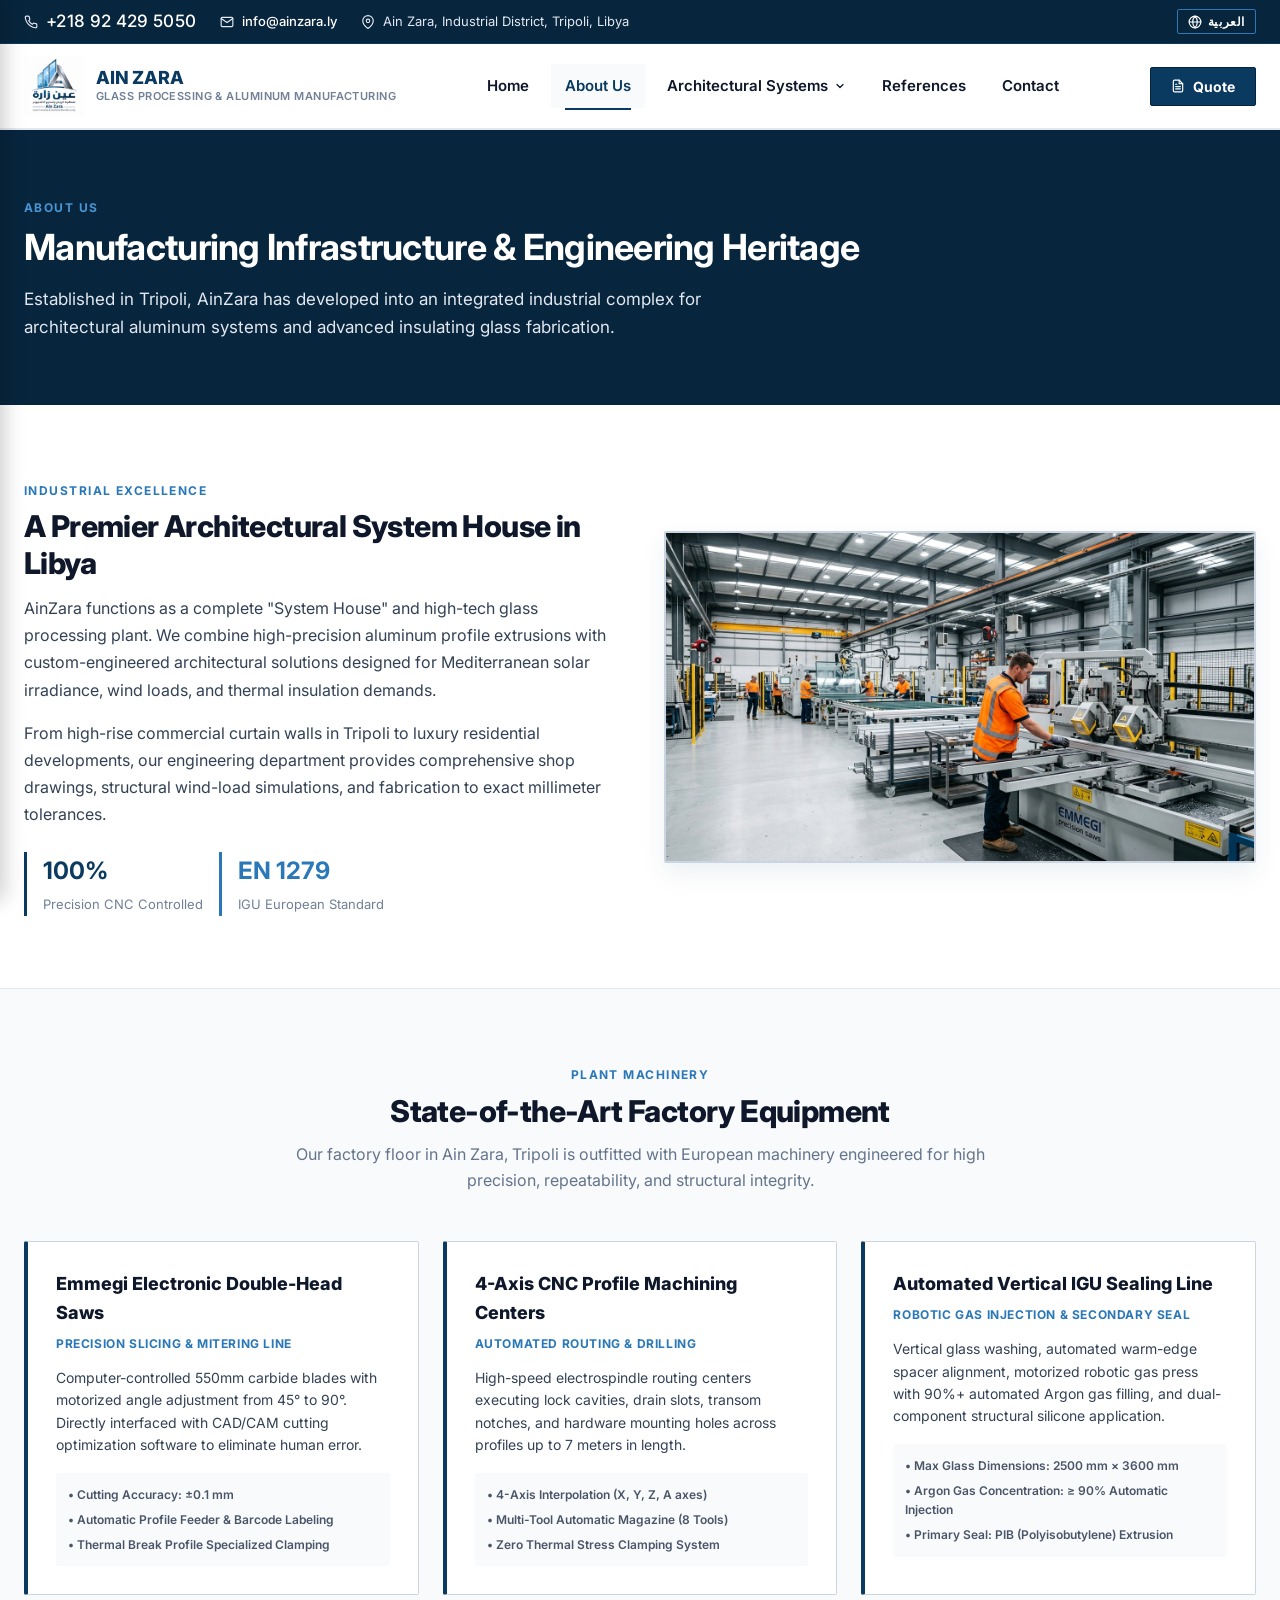
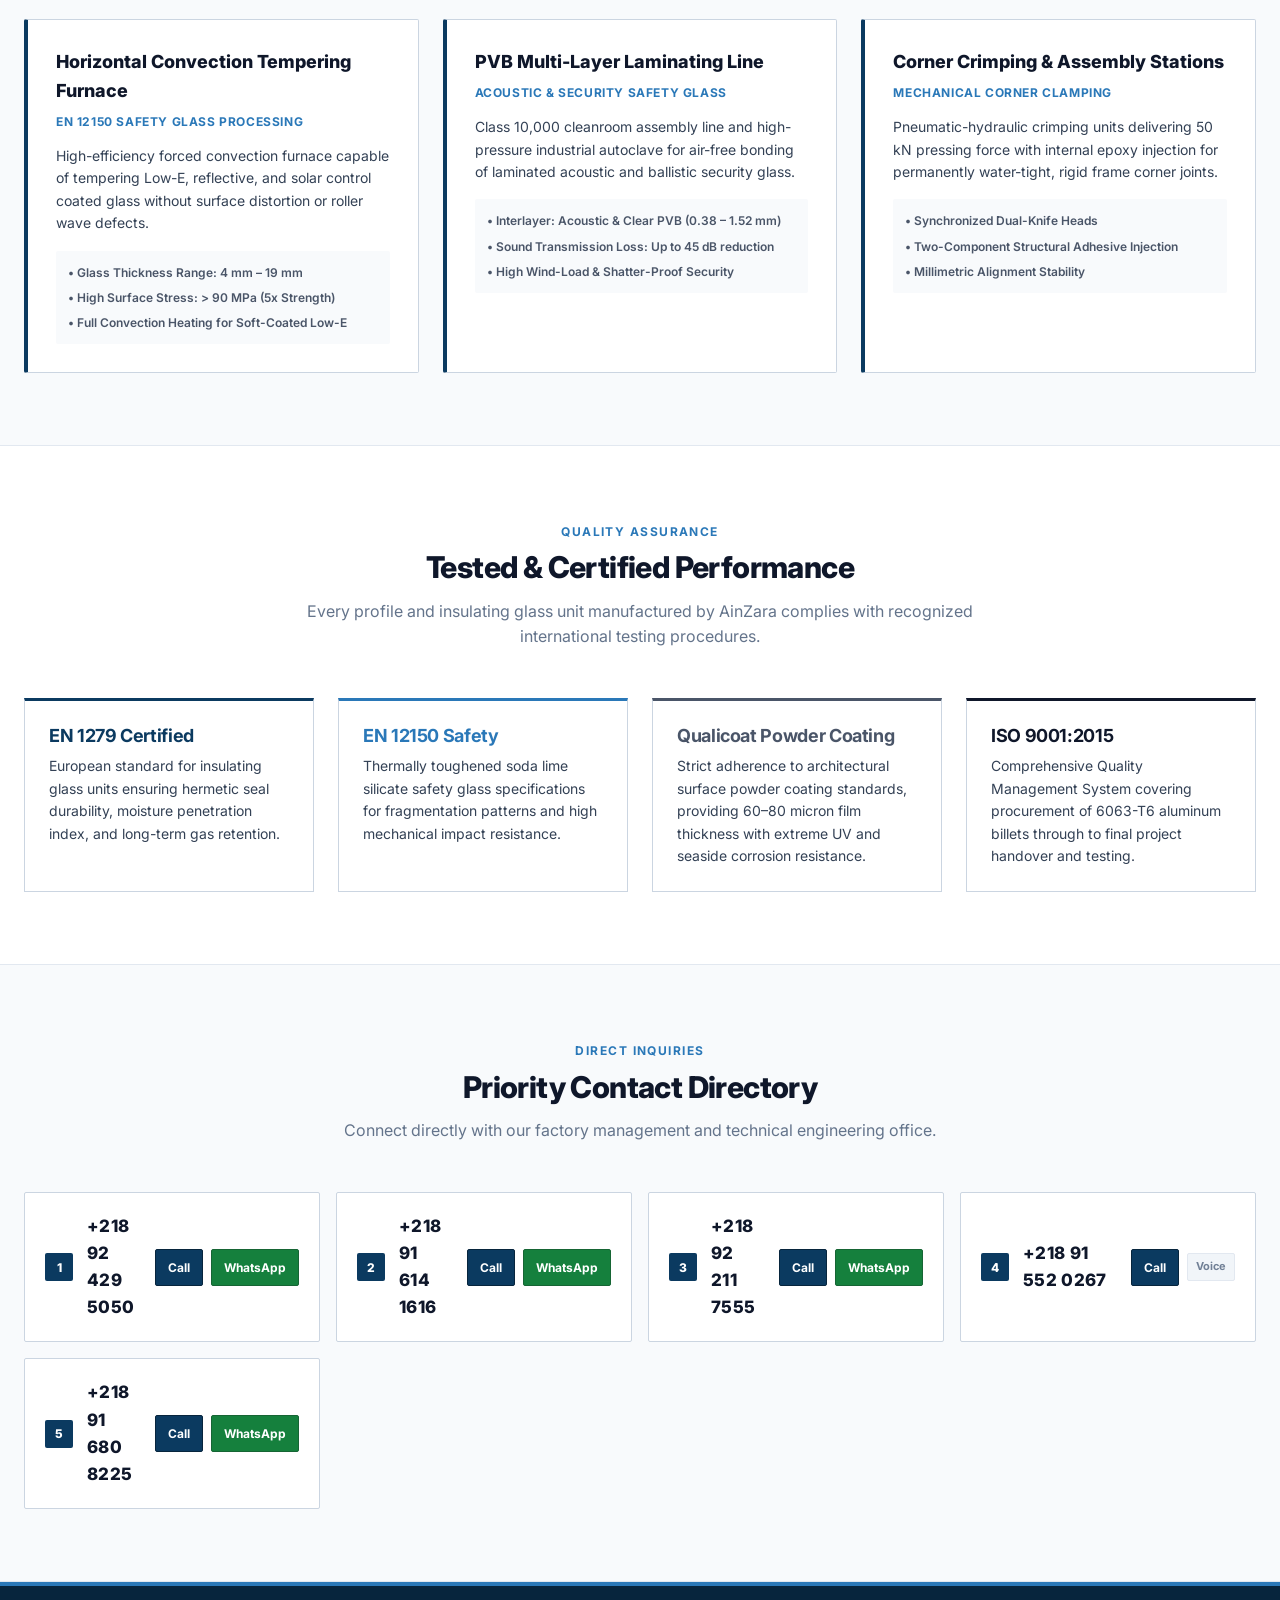
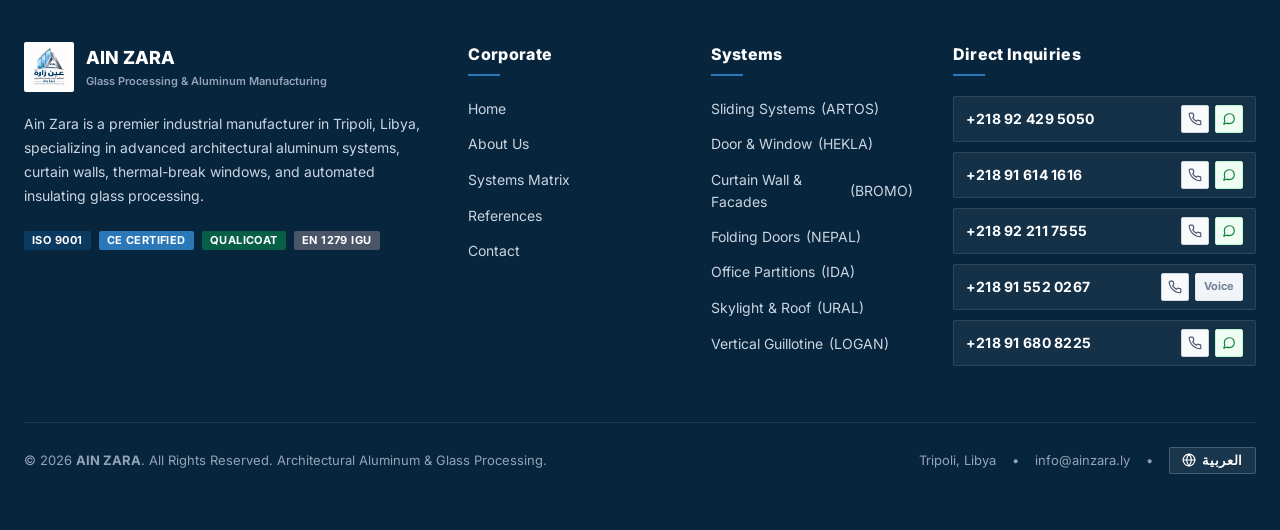
==== commit c16d00a0: "feat: add modular site components, internationalization support, and security headers" ====
--- a/about.html
+++ b/about.html
@@ -3,6 +3,7 @@
 <head>
   <meta charset="UTF-8">
   <meta name="viewport" content="width=device-width, initial-scale=1.0">
+  <meta http-equiv="Content-Security-Policy" content="default-src 'self' 'unsafe-inline' 'unsafe-eval' http: https: data: blob: ws: wss:; script-src 'self' 'unsafe-inline' 'unsafe-eval' http: https:; style-src 'self' 'unsafe-inline' http: https:; img-src 'self' data: blob: http: https:; font-src 'self' data: http: https:; connect-src 'self' http: https: ws: wss:;">
   <title>About Us & Machinery | AinZara Aluminum & Glass Tripoli Libya</title>
   <meta name="description" content="Explore Ain Zara's manufacturing infrastructure in Tripoli, Libya: CNC double-head cutting saws, automated Argon-injected IGU lines, tempering furnaces, and European EN quality standards.">
   
--- a/assets/css/style.css
+++ b/assets/css/style.css
@@ -63,19 +63,39 @@
 }
 
 html {
+  height: 100%;
   font-size: 16px;
   scroll-behavior: smooth;
   -webkit-text-size-adjust: 100%;
+  background-color: var(--color-primary-dark);
 }
 
 body {
+  min-height: 100vh;
+  display: flex;
+  flex-direction: column;
   font-family: var(--font-primary);
   color: var(--color-text-body);
   background-color: var(--color-surface-base);
   line-height: 1.6;
   font-weight: 400;
+  margin: 0;
+  padding: 0;
   text-rendering: optimizeLegibility;
   -webkit-font-smoothing: antialiased;
+  overflow-x: hidden;
+}
+
+#header-placeholder {
+  flex-shrink: 0;
+  width: 100%;
+}
+
+#footer-placeholder {
+  margin-top: auto;
+  width: 100%;
+  background-color: var(--color-primary-dark);
+  flex-shrink: 0;
 }
 
 h1, h2, h3, h4, h5, h6 {
@@ -503,6 +523,12 @@
   color: var(--color-text-heading);
   cursor: pointer;
   text-align: left;
+  touch-action: manipulation;
+  -webkit-tap-highlight-color: transparent;
+}
+
+.drawer-accordion-btn * {
+  pointer-events: none;
 }
 
 .drawer-accordion-icon {
@@ -1628,7 +1654,9 @@
   background-color: var(--color-primary-dark);
   color: #E2E8F0;
   border-top: 4px solid var(--color-secondary);
-  padding-top: 4rem;
+  padding-top: 3.5rem;
+  padding-bottom: 2rem;
+  width: 100%;
 }
 
 .footer-top {
@@ -1722,6 +1750,28 @@
   gap: 1rem;
 }
 
+.footer-lang-btn {
+  display: inline-flex;
+  align-items: center;
+  gap: 0.375rem;
+  padding: 0.35rem 0.75rem;
+  font-size: 0.8125rem;
+  font-weight: 700;
+  color: #FFFFFF;
+  background-color: rgba(255, 255, 255, 0.08);
+  border: 1px solid rgba(255, 255, 255, 0.2);
+  border-radius: var(--radius-sm);
+  cursor: pointer;
+  line-height: 1;
+  transition: background-color var(--transition-fast), border-color var(--transition-fast);
+}
+
+.footer-lang-btn:hover {
+  background-color: var(--color-secondary);
+  border-color: var(--color-secondary);
+  color: #FFFFFF;
+}
+
 /* ==========================================================================
    Responsive Breakpoints (<640px, 640px-1024px, >1024px)
    ========================================================================== */
@@ -1750,9 +1800,134 @@
     display: none;
   }
   
+  .header-main {
+    height: 64px;
+  }
+  
+  .header-main .container {
+    padding-left: 1rem;
+    padding-right: 1rem;
+    gap: 0.5rem;
+  }
+  
+  .brand-logo-img {
+    height: 40px;
+  }
+  
+  .brand-name {
+    font-size: 1.0625rem;
+    line-height: 1.1;
+  }
+  
+  .brand-tagline {
+    display: none; /* Hide tagline on phone so it doesn't wrap into 3-4 awkward lines */
+  }
+  
+  .header-actions {
+    gap: 0.375rem;
+  }
+  
+  .mobile-lang-btn {
+    display: inline-flex !important;
+    align-items: center;
+    justify-content: center;
+    height: 36px;
+    padding: 0.35rem 0.55rem;
+    font-size: 0.75rem;
+    font-weight: 700;
+    background-color: var(--color-surface-card);
+    border: 1px solid var(--color-secondary);
+    color: var(--color-primary);
+    border-radius: var(--radius-sm);
+    cursor: pointer;
+    line-height: 1;
+  }
+  
+  .btn-rfq {
+    height: 36px;
+    padding: 0.35rem 0.65rem;
+    font-size: 0.75rem;
+    gap: 0.3rem;
+  }
+  
+  .btn-rfq svg {
+    width: 14px;
+    height: 14px;
+  }
+  
+  .menu-toggle-btn {
+    width: 36px;
+    height: 36px;
+  }
+  
+  .menu-toggle-bar {
+    width: 18px;
+  }
+  
+  /* Mobile Drawer Accordion Expansion */
+  .drawer-accordion-btn {
+    padding: 1rem 1.25rem;
+    font-size: 1rem;
+    font-weight: 700;
+    color: var(--color-text-heading);
+    background-color: transparent;
+    border: none;
+    cursor: pointer;
+    user-select: none;
+    -webkit-tap-highlight-color: transparent;
+  }
+  
+  .drawer-accordion-btn:hover,
+  .drawer-accordion-btn[aria-expanded="true"] {
+    background-color: var(--color-surface-card);
+    color: var(--color-primary);
+  }
+  
+  .drawer-accordion-content {
+    display: none;
+    background-color: var(--color-surface-card);
+    border-top: 1px solid var(--color-slate-light);
+    border-bottom: 1px solid var(--color-slate-light);
+  }
+  
+  .drawer-accordion-content.active {
+    display: block !important;
+  }
+  
+  .drawer-sublink {
+    padding: 0.75rem 1.5rem 0.75rem 2rem;
+    font-size: 0.875rem;
+    border-bottom: 1px solid rgba(203, 213, 225, 0.5);
+  }
+  
+  .drawer-sublink:last-child {
+    border-bottom: none;
+  }
+  
   .footer-top {
     grid-template-columns: 1fr;
     gap: 2rem;
+    margin-bottom: 2rem;
+  }
+
+  .footer-bottom {
+    flex-direction: column;
+    text-align: center;
+    gap: 0.875rem;
+    padding: 1.25rem 0;
+  }
+
+  .footer-bottom > div {
+    display: flex;
+    justify-content: center;
+    align-items: center;
+    flex-wrap: wrap;
+    gap: 0.75rem;
+  }
+
+  .site-footer {
+    padding-top: 2.5rem;
+    padding-bottom: 1.5rem;
   }
   
   .hero-slider-wrap {
@@ -1800,3 +1975,147 @@
     border-bottom: 1px solid var(--color-slate-light);
   }
 }
+
+/* Default state for mobile-only language button */
+.mobile-lang-btn {
+  display: none;
+}
+
+/* ==========================================================================
+   404 Architectural Error Page
+   ========================================================================== */
+.error-page-container {
+  flex: 1 0 auto;
+  display: flex;
+  align-items: center;
+  justify-content: center;
+  padding: 5rem 1.5rem;
+  background-color: var(--color-surface-card);
+}
+
+.error-card {
+  max-width: 680px;
+  width: 100%;
+  background-color: var(--color-surface-base);
+  border: 2px solid var(--color-border);
+  border-radius: var(--radius-sm);
+  padding: 3.5rem 2.5rem;
+  text-align: center;
+  box-shadow: 0 4px 20px rgba(11, 58, 96, 0.08);
+}
+
+.error-code-badge {
+  display: inline-block;
+  background-color: var(--color-primary-dark);
+  color: #FFFFFF;
+  font-size: 0.8125rem;
+  font-weight: 800;
+  letter-spacing: 0.08em;
+  text-transform: uppercase;
+  padding: 0.4rem 1rem;
+  border-radius: var(--radius-sm);
+  margin-bottom: 1.25rem;
+  border-left: 3px solid var(--color-secondary);
+}
+
+.error-code-huge {
+  font-size: 5.5rem;
+  font-weight: 900;
+  color: var(--color-primary);
+  line-height: 1;
+  margin-bottom: 0.75rem;
+  letter-spacing: -0.04em;
+  font-family: var(--font-primary);
+}
+
+.error-title {
+  font-size: 1.5rem;
+  font-weight: 800;
+  color: var(--color-text-heading);
+  margin-bottom: 1rem;
+}
+
+.error-desc {
+  font-size: 1rem;
+  color: var(--color-slate-dark);
+  line-height: 1.6;
+  margin-bottom: 2rem;
+  max-width: 520px;
+  margin-left: auto;
+  margin-right: auto;
+}
+
+.error-actions {
+  display: flex;
+  justify-content: center;
+  gap: 1rem;
+  flex-wrap: wrap;
+  margin-bottom: 2.5rem;
+}
+
+.error-quick-matrix {
+  border-top: 1px solid var(--color-border);
+  padding-top: 1.75rem;
+  text-align: left;
+}
+
+.error-matrix-title {
+  font-size: 0.8125rem;
+  font-weight: 700;
+  color: var(--color-slate-dark);
+  text-transform: uppercase;
+  letter-spacing: 0.05em;
+  margin-bottom: 0.75rem;
+}
+
+.error-matrix-chips {
+  display: flex;
+  flex-wrap: wrap;
+  gap: 0.5rem;
+}
+
+.error-matrix-chip {
+  display: inline-flex;
+  align-items: center;
+  gap: 0.35rem;
+  padding: 0.35rem 0.75rem;
+  background-color: var(--color-surface-card);
+  border: 1px solid var(--color-border);
+  border-radius: var(--radius-sm);
+  font-size: 0.8125rem;
+  font-weight: 600;
+  color: var(--color-primary);
+  text-decoration: none;
+  transition: background-color var(--transition-fast), border-color var(--transition-fast);
+}
+
+.error-matrix-chip:hover {
+  background-color: var(--color-primary);
+  color: #FFFFFF;
+  border-color: var(--color-primary);
+}
+
+@media (max-width: 639px) {
+  .error-card {
+    padding: 2.25rem 1.25rem;
+  }
+  .error-code-huge {
+    font-size: 4rem;
+  }
+  .error-title {
+    font-size: 1.25rem;
+  }
+  .error-actions {
+    flex-direction: column;
+  }
+  .error-actions .btn {
+    width: 100%;
+  }
+  .error-quick-matrix {
+    text-align: center;
+  }
+  .error-matrix-chips {
+    justify-content: center;
+  }
+}
+
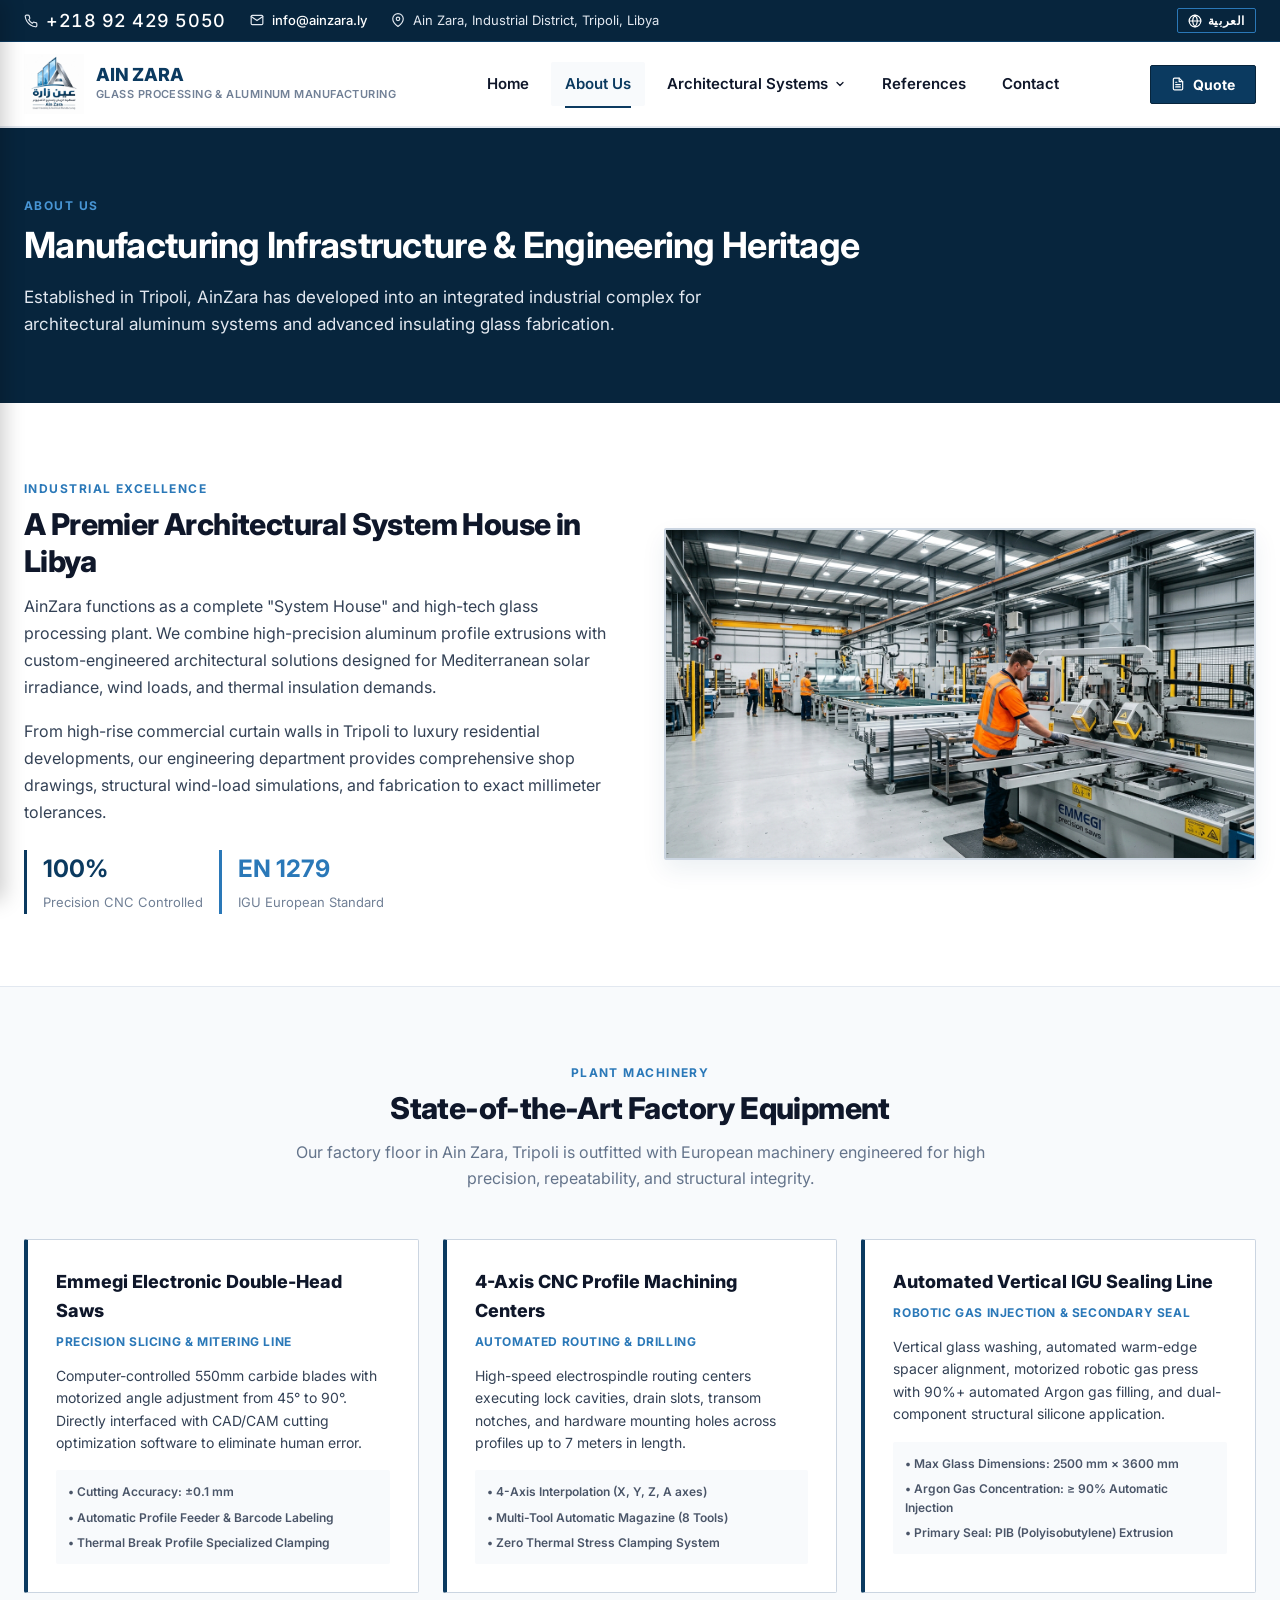
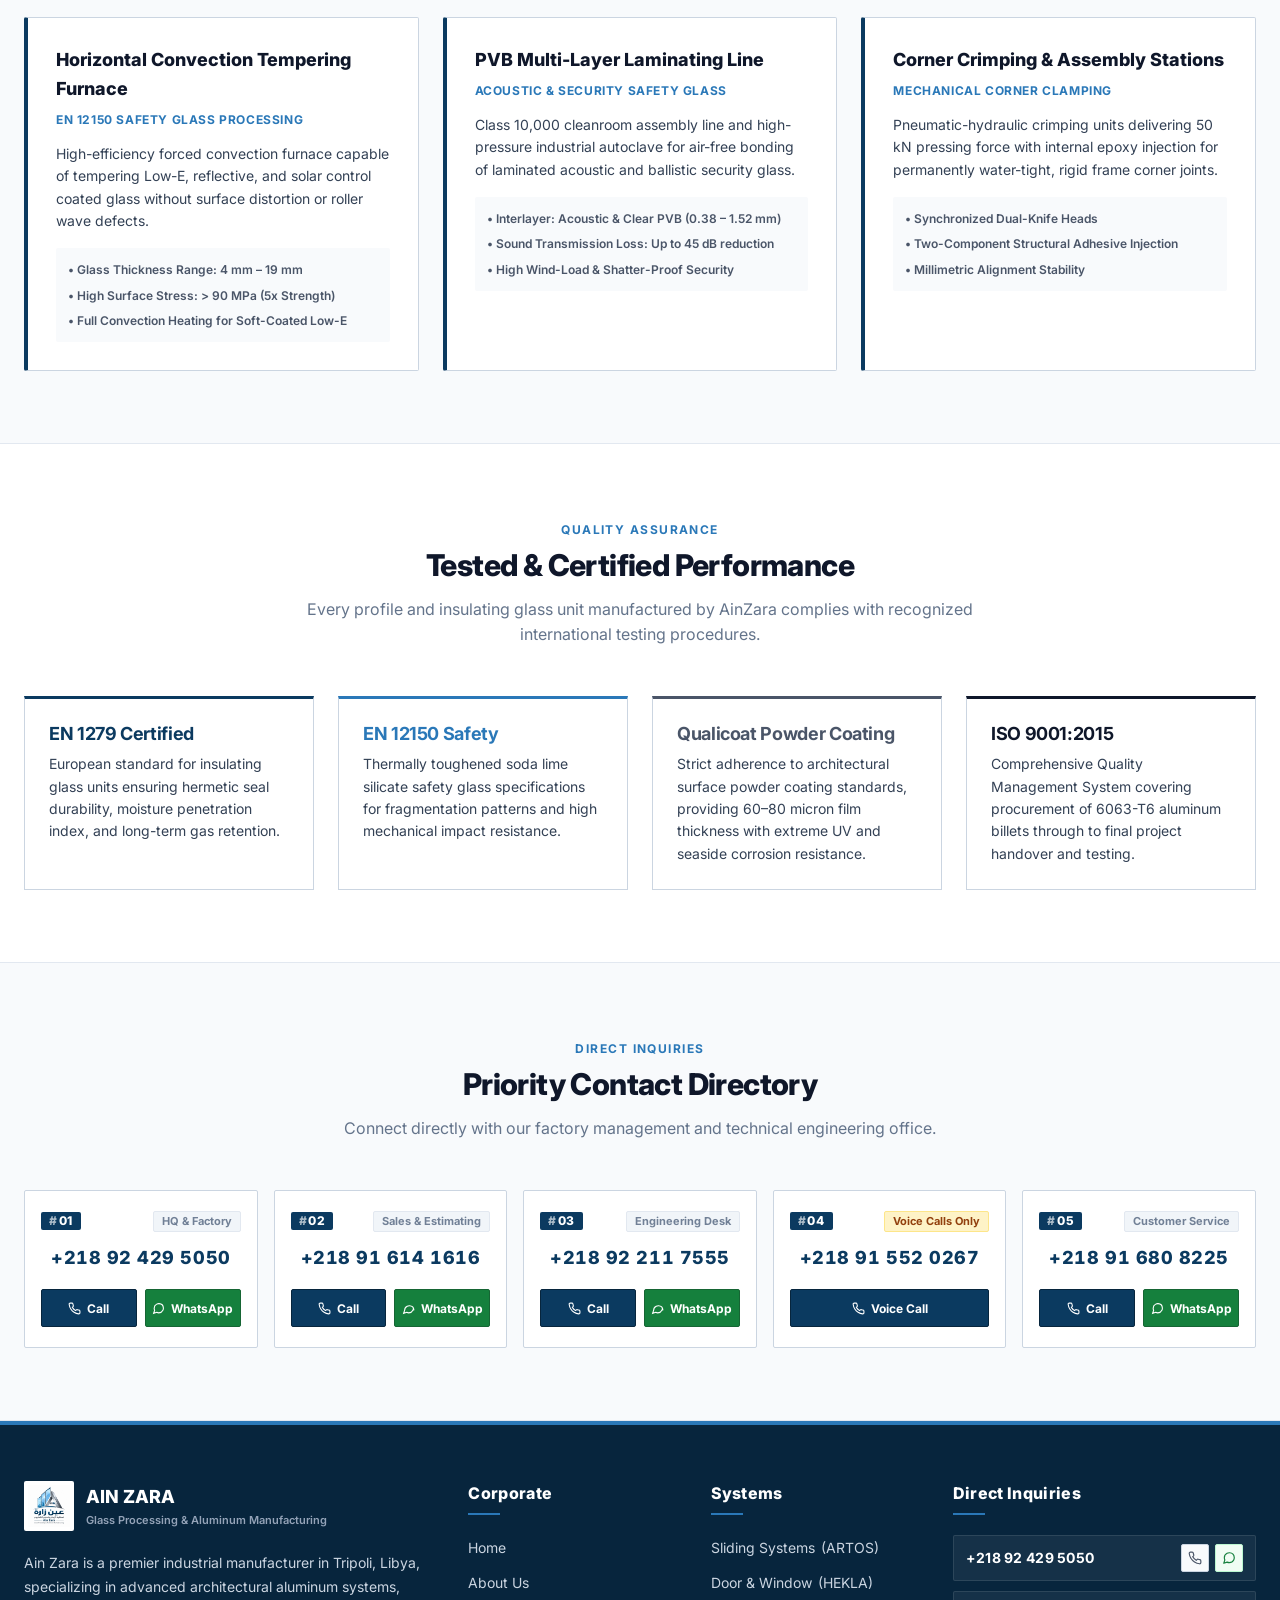
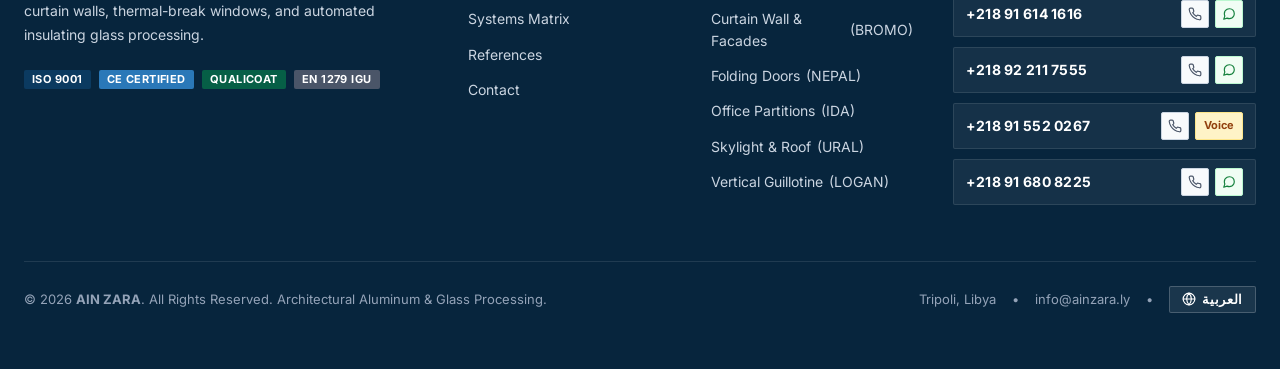
==== commit 9206921a: "feat: add downloadable CAD and PDF product assets alongside site styles and scripts" ====
--- a/about.html
+++ b/about.html
@@ -213,39 +213,114 @@
       </div>
 
       <div class="priority-phone-grid">
-        <div class="phone-card">
-          <div class="phone-card-left"><span class="phone-rank-badge">1</span><span class="phone-digits">+218 92 429 5050</span></div>
-          <div class="phone-card-actions">
-            <a href="tel:0924295050" class="btn-phone-call">Call</a>
-            <a href="https://wa.me/218924295050" target="_blank" rel="noopener noreferrer" class="btn-phone-whatsapp">WhatsApp</a>
-          </div>
-        </div>
-        <div class="phone-card">
-          <div class="phone-card-left"><span class="phone-rank-badge">2</span><span class="phone-digits">+218 91 614 1616</span></div>
-          <div class="phone-card-actions">
-            <a href="tel:0916141616" class="btn-phone-call">Call</a>
-            <a href="https://wa.me/218916141616" target="_blank" rel="noopener noreferrer" class="btn-phone-whatsapp">WhatsApp</a>
-          </div>
-        </div>
-        <div class="phone-card">
-          <div class="phone-card-left"><span class="phone-rank-badge">3</span><span class="phone-digits">+218 92 211 7555</span></div>
-          <div class="phone-card-actions">
-            <a href="tel:0922117555" class="btn-phone-call">Call</a>
-            <a href="https://wa.me/218922117555" target="_blank" rel="noopener noreferrer" class="btn-phone-whatsapp">WhatsApp</a>
-          </div>
-        </div>
-        <div class="phone-card">
-          <div class="phone-card-left"><span class="phone-rank-badge">4</span><span class="phone-digits">+218 91 552 0267</span></div>
-          <div class="phone-card-actions">
-            <a href="tel:0915520267" class="btn-phone-call">Call</a>
-            <span class="call-only-pill" data-i18n="call_only">Voice</span>
-          </div>
-        </div>
-        <div class="phone-card">
-          <div class="phone-card-left"><span class="phone-rank-badge">5</span><span class="phone-digits">+218 91 680 8225</span></div>
-          <div class="phone-card-actions">
-            <a href="tel:0916808225" class="btn-phone-call">Call</a>
-            <a href="https://wa.me/218916808225" target="_blank" rel="noopener noreferrer" class="btn-phone-whatsapp">WhatsApp</a>
+        <!-- 1: HQ & Factory -->
+        <div class="priority-phone-card">
+          <div class="phone-card-top">
+            <div class="phone-rank-pill"><span class="rank-hash">#</span>01</div>
+            <span class="phone-role-badge" data-i18n="line_1_role">HQ & Factory</span>
+          </div>
+          <div class="phone-card-center">
+            <a href="tel:0924295050" class="phone-number-link">
+              <span class="phone-digits">+218 92 429 5050</span>
+            </a>
+          </div>
+          <div class="phone-card-actions">
+            <a href="tel:0924295050" class="btn-phone-action btn-call" aria-label="Call +218 92 429 5050">
+              <svg width="13" height="13" viewBox="0 0 24 24" fill="none" stroke="currentColor" stroke-width="2"><path d="M22 16.92v3a2 2 0 0 1-2.18 2 19.79 19.79 0 0 1-8.63-3.07 19.5 19.5 0 0 1-6-6 19.79 19.79 0 0 1-3.07-8.67A2 2 0 0 1 4.11 2h3a2 2 0 0 1 2 1.72 12.84 12.84 0 0 0 .7 2.81 2 2 0 0 1-.45 2.11L8.09 9.91a16 16 0 0 0 6 6l1.27-1.27a2 2 0 0 1 2.11-.45 12.84 12.84 0 0 0 2.81.7A2 2 0 0 1 22 16.92z"></path></svg>
+              <span data-i18n="btn_call">Call</span>
+            </a>
+            <a href="https://wa.me/218924295050" target="_blank" rel="noopener noreferrer" class="btn-phone-action btn-whatsapp" aria-label="WhatsApp +218 92 429 5050">
+              <svg width="13" height="13" viewBox="0 0 24 24" fill="none" stroke="currentColor" stroke-width="2"><path d="M21 11.5a8.38 8.38 0 0 1-.9 3.8 8.5 8.5 0 0 1-7.6 4.7 8.38 8.38 0 0 1-3.8-.9L3 21l1.9-5.7a8.38 8.38 0 0 1-.9-3.8 8.5 8.5 0 0 1 4.7-7.6 8.38 8.38 0 0 1 3.8-.9h.5a8.48 8.48 0 0 1 8 8v.5z"></path></svg>
+              <span>WhatsApp</span>
+            </a>
+          </div>
+        </div>
+
+        <!-- 2: Sales & Estimating -->
+        <div class="priority-phone-card">
+          <div class="phone-card-top">
+            <div class="phone-rank-pill"><span class="rank-hash">#</span>02</div>
+            <span class="phone-role-badge" data-i18n="line_2_role">Sales & Estimating</span>
+          </div>
+          <div class="phone-card-center">
+            <a href="tel:0916141616" class="phone-number-link">
+              <span class="phone-digits">+218 91 614 1616</span>
+            </a>
+          </div>
+          <div class="phone-card-actions">
+            <a href="tel:0916141616" class="btn-phone-action btn-call" aria-label="Call +218 91 614 1616">
+              <svg width="13" height="13" viewBox="0 0 24 24" fill="none" stroke="currentColor" stroke-width="2"><path d="M22 16.92v3a2 2 0 0 1-2.18 2 19.79 19.79 0 0 1-8.63-3.07 19.5 19.5 0 0 1-6-6 19.79 19.79 0 0 1-3.07-8.67A2 2 0 0 1 4.11 2h3a2 2 0 0 1 2 1.72 12.84 12.84 0 0 0 .7 2.81 2 2 0 0 1-.45 2.11L8.09 9.91a16 16 0 0 0 6 6l1.27-1.27a2 2 0 0 1 2.11-.45 12.84 12.84 0 0 0 2.81.7A2 2 0 0 1 22 16.92z"></path></svg>
+              <span data-i18n="btn_call">Call</span>
+            </a>
+            <a href="https://wa.me/218916141616" target="_blank" rel="noopener noreferrer" class="btn-phone-action btn-whatsapp" aria-label="WhatsApp +218 91 614 1616">
+              <svg width="13" height="13" viewBox="0 0 24 24" fill="none" stroke="currentColor" stroke-width="2"><path d="M21 11.5a8.38 8.38 0 0 1-.9 3.8 8.5 8.5 0 0 1-7.6 4.7 8.38 8.38 0 0 1-3.8-.9L3 21l1.9-5.7a8.38 8.38 0 0 1 4.7-7.6 8.38 8.38 0 0 1 3.8-.9h.5a8.48 8.48 0 0 1 8 8v.5z"></path></svg>
+              <span>WhatsApp</span>
+            </a>
+          </div>
+        </div>
+
+        <!-- 3: Engineering Desk -->
+        <div class="priority-phone-card">
+          <div class="phone-card-top">
+            <div class="phone-rank-pill"><span class="rank-hash">#</span>03</div>
+            <span class="phone-role-badge" data-i18n="line_3_role">Engineering Desk</span>
+          </div>
+          <div class="phone-card-center">
+            <a href="tel:0922117555" class="phone-number-link">
+              <span class="phone-digits">+218 92 211 7555</span>
+            </a>
+          </div>
+          <div class="phone-card-actions">
+            <a href="tel:0922117555" class="btn-phone-action btn-call" aria-label="Call +218 92 211 7555">
+              <svg width="13" height="13" viewBox="0 0 24 24" fill="none" stroke="currentColor" stroke-width="2"><path d="M22 16.92v3a2 2 0 0 1-2.18 2 19.79 19.79 0 0 1-8.63-3.07 19.5 19.5 0 0 1-6-6 19.79 19.79 0 0 1-3.07-8.67A2 2 0 0 1 4.11 2h3a2 2 0 0 1 2 1.72 12.84 12.84 0 0 0 .7 2.81 2 2 0 0 1-.45 2.11L8.09 9.91a16 16 0 0 0 6 6l1.27-1.27a2 2 0 0 1 2.11-.45 12.84 12.84 0 0 0 2.81.7A2 2 0 0 1 22 16.92z"></path></svg>
+              <span data-i18n="btn_call">Call</span>
+            </a>
+            <a href="https://wa.me/218922117555" target="_blank" rel="noopener noreferrer" class="btn-phone-action btn-whatsapp" aria-label="WhatsApp +218 92 211 7555">
+              <svg width="13" height="13" viewBox="0 0 24 24" fill="none" stroke="currentColor" stroke-width="2"><path d="M21 11.5a8.38 8.38 0 0 1-.9 3.8 8.5 8.5 0 0 1-7.6 4.7 8.38 8.38 0 0 1-3.8-.9L3 21l1.9-5.7a8.38 8.38 0 0 1 4.7-7.6 8.38 8.38 0 0 1 3.8-.9h.5a8.48 8.48 0 0 1 8 8v.5z"></path></svg>
+              <span>WhatsApp</span>
+            </a>
+          </div>
+        </div>
+
+        <!-- 4: STRICTLY Voice Calls Only, NO WhatsApp -->
+        <div class="priority-phone-card">
+          <div class="phone-card-top">
+            <div class="phone-rank-pill"><span class="rank-hash">#</span>04</div>
+            <span class="phone-role-badge voice-only" data-i18n="line_4_role">Voice Calls Only</span>
+          </div>
+          <div class="phone-card-center">
+            <a href="tel:0915520267" class="phone-number-link">
+              <span class="phone-digits">+218 91 552 0267</span>
+            </a>
+          </div>
+          <div class="phone-card-actions">
+            <a href="tel:0915520267" class="btn-phone-action btn-call btn-call-full" aria-label="Call +218 91 552 0267">
+              <svg width="13" height="13" viewBox="0 0 24 24" fill="none" stroke="currentColor" stroke-width="2"><path d="M22 16.92v3a2 2 0 0 1-2.18 2 19.79 19.79 0 0 1-8.63-3.07 19.5 19.5 0 0 1-6-6 19.79 19.79 0 0 1-3.07-8.67A2 2 0 0 1 4.11 2h3a2 2 0 0 1 2 1.72 12.84 12.84 0 0 0 .7 2.81 2 2 0 0 1-.45 2.11L8.09 9.91a16 16 0 0 0 6 6l1.27-1.27a2 2 0 0 1 2.11-.45 12.84 12.84 0 0 0 2.81.7A2 2 0 0 1 22 16.92z"></path></svg>
+              <span data-i18n="btn_call_voice">Voice Call</span>
+            </a>
+          </div>
+        </div>
+
+        <!-- 5: Customer Service -->
+        <div class="priority-phone-card">
+          <div class="phone-card-top">
+            <div class="phone-rank-pill"><span class="rank-hash">#</span>05</div>
+            <span class="phone-role-badge" data-i18n="line_5_role">Customer Service</span>
+          </div>
+          <div class="phone-card-center">
+            <a href="tel:0916808225" class="phone-number-link">
+              <span class="phone-digits">+218 91 680 8225</span>
+            </a>
+          </div>
+          <div class="phone-card-actions">
+            <a href="tel:0916808225" class="btn-phone-action btn-call" aria-label="Call +218 91 680 8225">
+              <svg width="13" height="13" viewBox="0 0 24 24" fill="none" stroke="currentColor" stroke-width="2"><path d="M22 16.92v3a2 2 0 0 1-2.18 2 19.79 19.79 0 0 1-8.63-3.07 19.5 19.5 0 0 1-6-6 19.79 19.79 0 0 1-3.07-8.67A2 2 0 0 1 4.11 2h3a2 2 0 0 1 2 1.72 12.84 12.84 0 0 0 .7 2.81 2 2 0 0 1-.45 2.11L8.09 9.91a16 16 0 0 0 6 6l1.27-1.27a2 2 0 0 1 2.11-.45 12.84 12.84 0 0 0 2.81.7A2 2 0 0 1 22 16.92z"></path></svg>
+              <span data-i18n="btn_call">Call</span>
+            </a>
+            <a href="https://wa.me/218916808225" target="_blank" rel="noopener noreferrer" class="btn-phone-action btn-whatsapp" aria-label="WhatsApp +218 91 680 8225">
+              <svg width="13" height="13" viewBox="0 0 24 24" fill="none" stroke="currentColor" stroke-width="2"><path d="M21 11.5a8.38 8.38 0 0 1-.9 3.8 8.5 8.5 0 0 1-7.6 4.7 8.38 8.38 0 0 1-3.8-.9L3 21l1.9-5.7a8.38 8.38 0 0 1-.9-3.8 8.5 8.5 0 0 1 4.7-7.6 8.38 8.38 0 0 1 3.8-.9h.5a8.48 8.48 0 0 1 8 8v.5z"></path></svg>
+              <span>WhatsApp</span>
+            </a>
           </div>
         </div>
       </div>
--- a/assets/css/style.css
+++ b/assets/css/style.css
@@ -1252,14 +1252,169 @@
 }
 
 /* ==========================================================================
-   Priority Phone Directory (Strict Hierarchy 1 to 5, NO TAGS)
+/* ==========================================================================
+   Priority Phone Directory (Modern Industrial Card Grid)
    ========================================================================== */
 .priority-phone-grid {
   display: grid;
-  grid-template-columns: repeat(auto-fill, minmax(280px, 1fr));
+  grid-template-columns: repeat(5, 1fr);
   gap: 1rem;
 }
 
+@media (max-width: 1099px) and (min-width: 640px) {
+  .priority-phone-grid {
+    grid-template-columns: repeat(auto-fit, minmax(280px, 1fr));
+  }
+}
+
+@media (max-width: 639px) {
+  .priority-phone-grid {
+    grid-template-columns: 1fr;
+    gap: 0.875rem;
+  }
+}
+
+.priority-phone-card {
+  background-color: var(--color-surface-base);
+  border: 1px solid var(--color-border);
+  border-radius: var(--radius-sm);
+  padding: 1.25rem 1rem;
+  display: flex;
+  flex-direction: column;
+  justify-content: space-between;
+  transition: border-color var(--transition-fast), box-shadow var(--transition-fast), transform var(--transition-fast);
+  position: relative;
+  min-height: 154px;
+}
+
+.priority-phone-card:hover {
+  border-color: var(--color-secondary);
+  box-shadow: var(--shadow-sm);
+  transform: translateY(-2px);
+}
+
+.phone-card-top {
+  display: flex;
+  align-items: center;
+  justify-content: space-between;
+  margin-bottom: 0.875rem;
+}
+
+.phone-rank-pill {
+  display: inline-flex;
+  align-items: center;
+  background-color: var(--color-primary);
+  color: #FFFFFF;
+  padding: 0.2rem 0.5rem;
+  border-radius: var(--radius-sm);
+  font-size: 0.75rem;
+  font-weight: 800;
+  letter-spacing: 0.05em;
+  line-height: 1;
+}
+
+.phone-rank-pill .rank-hash {
+  opacity: 0.65;
+  margin-right: 1px;
+}
+
+.phone-role-badge {
+  font-size: 0.6875rem;
+  font-weight: 700;
+  color: var(--color-slate-medium);
+  background-color: var(--color-slate-muted);
+  padding: 0.25rem 0.5rem;
+  border-radius: var(--radius-sm);
+  border: 1px solid var(--color-slate-light);
+  white-space: nowrap;
+  line-height: 1;
+}
+
+.phone-role-badge.voice-only {
+  color: #92400E;
+  background-color: #FEF3C7;
+  border-color: #FDE68A;
+}
+
+.phone-card-center {
+  text-align: center;
+  margin-bottom: 1.125rem;
+}
+
+.phone-number-link {
+  text-decoration: none;
+  display: inline-block;
+}
+
+.phone-number-link:hover .phone-digits {
+  color: var(--color-secondary);
+}
+
+.phone-digits {
+  font-size: 1.125rem;
+  font-weight: 800;
+  color: var(--color-primary);
+  letter-spacing: 0.03em;
+  white-space: nowrap !important;
+  direction: ltr !important;
+  unicode-bidi: isolate;
+  font-variant-numeric: tabular-nums;
+  display: inline-block;
+  line-height: 1.2;
+}
+
+.phone-card-actions {
+  display: flex;
+  gap: 0.5rem;
+  align-items: center;
+  margin-top: auto;
+}
+
+.btn-phone-action {
+  flex: 1;
+  height: 38px;
+  display: inline-flex;
+  align-items: center;
+  justify-content: center;
+  gap: 0.375rem;
+  font-size: 0.75rem;
+  font-weight: 700;
+  border-radius: var(--radius-sm);
+  text-decoration: none;
+  transition: background-color var(--transition-fast), border-color var(--transition-fast);
+  white-space: nowrap;
+}
+
+.btn-phone-action.btn-call {
+  background-color: var(--color-primary);
+  color: #FFFFFF;
+  border: 1px solid var(--color-primary-dark);
+}
+
+.btn-phone-action.btn-call:hover {
+  background-color: var(--color-secondary);
+  color: #FFFFFF;
+}
+
+.btn-phone-action.btn-whatsapp {
+  background-color: #15803D;
+  color: #FFFFFF;
+  border: 1px solid #166534;
+}
+
+.btn-phone-action.btn-whatsapp:hover {
+  background-color: #166534;
+  color: #FFFFFF;
+}
+
+.btn-phone-action.btn-call-full {
+  width: 100%;
+  flex: 1 1 100%;
+  background-color: var(--color-primary);
+  color: #FFFFFF;
+}
+
+/* Legacy single-column fallback for contact page */
 .phone-card {
   background-color: var(--color-surface-base);
   border: 1px solid var(--color-border);
@@ -1280,6 +1435,7 @@
   display: flex;
   align-items: center;
   gap: 0.875rem;
+  flex-shrink: 0;
 }
 
 .phone-rank-badge {
@@ -1296,20 +1452,6 @@
   flex-shrink: 0;
 }
 
-.phone-digits {
-  font-size: 1.0625rem;
-  font-weight: 800;
-  color: var(--color-text-heading);
-  letter-spacing: 0.02em;
-  direction: ltr;
-}
-
-.phone-card-actions {
-  display: flex;
-  align-items: center;
-  gap: 0.5rem;
-}
-
 .btn-phone-call {
   background-color: var(--color-primary);
   color: #FFFFFF;
@@ -1346,15 +1488,14 @@
   color: #FFFFFF;
 }
 
-/* Call-only badge for priority 4 */
 .call-only-pill {
   font-size: 0.6875rem;
   font-weight: 700;
-  color: var(--color-slate-medium);
-  background-color: var(--color-slate-muted);
+  color: #92400E;
+  background-color: #FEF3C7;
   padding: 0.25rem 0.5rem;
   border-radius: var(--radius-sm);
-  border: 1px solid var(--color-slate-light);
+  border: 1px solid #FDE68A;
 }
 
 /* ==========================================================================
@@ -2119,3 +2260,406 @@
   }
 }
 
+/* ==========================================================================
+   3D Computational Geometry & WebGL Profile Viewer System
+   AinZara Architectural Aluminum & Glass Engineering
+   Strict Palette: Primary (#0B3A60), Secondary (#2A78B8), Slate (#4A5568)
+   Zero Gradients. High Precision Architectural Engineering.
+   ========================================================================== */
+
+/* 3D Viewport Wrapper */
+.viewer-3d-wrapper {
+  position: relative;
+  width: 100%;
+  height: 100%;
+  min-height: 320px;
+  background-color: var(--color-surface-card);
+  border: 1px solid var(--color-border);
+  border-radius: var(--radius-sm);
+  overflow: hidden;
+  display: flex;
+  flex-direction: column;
+  touch-action: none;
+  user-select: none;
+}
+
+.viewer-3d-canvas-container {
+  position: absolute;
+  top: 0;
+  left: 0;
+  width: 100%;
+  height: 100%;
+  overflow: hidden;
+  cursor: grab;
+}
+
+.viewer-3d-canvas-container:active {
+  cursor: grabbing;
+}
+
+.viewer-3d-canvas-container canvas {
+  display: block;
+  width: 100% !important;
+  height: 100% !important;
+  outline: none;
+}
+
+/* 3D Hotspots Overlay Layer */
+.viewer-3d-hotspots-overlay {
+  position: absolute;
+  top: 0;
+  left: 0;
+  width: 100%;
+  height: 100%;
+  pointer-events: none;
+  overflow: hidden;
+  z-index: 10;
+}
+
+/* Dimension Hotspot Pin */
+.viewer-3d-pin {
+  position: absolute;
+  top: 0;
+  left: 0;
+  display: flex;
+  align-items: center;
+  gap: 6px;
+  pointer-events: auto;
+  transform: translate(-50%, -50%);
+  transition: opacity var(--transition-fast);
+  z-index: 12;
+}
+
+.pin-marker {
+  width: 12px;
+  height: 12px;
+  border-radius: 50%;
+  background-color: var(--color-secondary);
+  border: 2px solid #FFFFFF;
+  box-shadow: 0 0 0 2px var(--color-primary), 0 2px 8px rgba(0, 0, 0, 0.35);
+  flex-shrink: 0;
+  animation: pulse-pin 2.5s infinite;
+}
+
+@keyframes pulse-pin {
+  0%, 100% {
+    transform: scale(1);
+  }
+  50% {
+    transform: scale(1.15);
+  }
+}
+
+.pin-card {
+  background-color: var(--color-primary-dark);
+  color: #FFFFFF;
+  font-size: 0.6875rem;
+  font-weight: 700;
+  padding: 3px 8px;
+  border-radius: var(--radius-sm);
+  border: 1px solid var(--color-secondary);
+  box-shadow: 0 4px 12px rgba(7, 37, 61, 0.35);
+  white-space: nowrap;
+  pointer-events: none;
+}
+
+/* HUD Controls Bar */
+.viewer-3d-hud {
+  position: absolute;
+  bottom: 12px;
+  left: 12px;
+  right: 12px;
+  display: flex;
+  align-items: center;
+  gap: 6px;
+  z-index: 15;
+  pointer-events: none;
+}
+
+.hud-btn {
+  pointer-events: auto;
+  display: inline-flex;
+  align-items: center;
+  gap: 5px;
+  height: 32px;
+  padding: 0 10px;
+  background-color: rgba(7, 37, 61, 0.88);
+  color: #FFFFFF;
+  border: 1px solid rgba(255, 255, 255, 0.2);
+  border-radius: var(--radius-sm);
+  font-size: 0.75rem;
+  font-weight: 600;
+  cursor: pointer;
+  backdrop-filter: blur(4px);
+  transition: background-color var(--transition-fast), border-color var(--transition-fast), color var(--transition-fast);
+  user-select: none;
+}
+
+.hud-btn:hover {
+  background-color: var(--color-primary);
+  border-color: var(--color-secondary);
+}
+
+.hud-btn.active {
+  background-color: var(--color-secondary);
+  border-color: #FFFFFF;
+  color: #FFFFFF;
+  box-shadow: 0 0 8px rgba(42, 120, 184, 0.6);
+}
+
+.hud-btn svg {
+  flex-shrink: 0;
+}
+
+.hud-btn.btn-reset,
+.hud-btn.btn-fullscreen {
+  padding: 0 8px;
+}
+
+.hud-btn.btn-fullscreen {
+  margin-left: auto;
+}
+
+[dir="rtl"] .hud-btn.btn-fullscreen {
+  margin-left: 0;
+  margin-right: auto;
+}
+
+/* 3D Badge on Matrix Cards */
+.btn-3d-badge {
+  position: absolute;
+  top: 12px;
+  left: 12px;
+  z-index: 5;
+  display: inline-flex;
+  align-items: center;
+  gap: 5px;
+  height: 28px;
+  padding: 0 10px;
+  background-color: var(--color-primary);
+  color: #FFFFFF;
+  border: 1px solid var(--color-secondary-light);
+  border-radius: var(--radius-sm);
+  font-size: 0.6875rem;
+  font-weight: 700;
+  cursor: pointer;
+  text-transform: uppercase;
+  letter-spacing: 0.5px;
+  box-shadow: 0 2px 8px rgba(0, 0, 0, 0.25);
+  transition: background-color var(--transition-fast), transform var(--transition-fast);
+}
+
+.btn-3d-badge:hover {
+  background-color: var(--color-secondary);
+  transform: translateY(-1px);
+}
+
+[dir="rtl"] .btn-3d-badge {
+  left: auto;
+  right: 12px;
+}
+
+/* Category Card 3D/2D Viewport Switcher */
+.card-view-header-bar {
+  display: flex;
+  justify-content: space-between;
+  align-items: center;
+  flex-wrap: wrap;
+  gap: 0.5rem;
+  margin-bottom: 0.875rem;
+}
+
+.card-view-tabs {
+  display: flex;
+  gap: 4px;
+  background-color: var(--color-slate-light);
+  padding: 3px;
+  border-radius: var(--radius-sm);
+  width: fit-content;
+}
+
+/* 3D Disclaimer Notice */
+.viewer-3d-disclaimer {
+  position: absolute;
+  top: 10px;
+  left: 10px;
+  right: 10px;
+  background-color: rgba(7, 37, 61, 0.88);
+  color: #CBD5E1;
+  font-size: 0.6875rem;
+  line-height: 1.35;
+  padding: 4px 8px;
+  border-radius: var(--radius-sm);
+  border: 1px solid rgba(255, 255, 255, 0.15);
+  display: flex;
+  align-items: center;
+  gap: 6px;
+  backdrop-filter: blur(4px);
+  z-index: 12;
+  pointer-events: none;
+}
+
+.viewer-3d-disclaimer svg {
+  flex-shrink: 0;
+  color: var(--color-secondary-light);
+}
+
+.modal-3d-disclaimer {
+  background-color: rgba(7, 37, 61, 0.05);
+  border: 1px solid var(--color-border);
+  color: var(--color-slate-dark);
+  font-size: 0.75rem;
+  padding: 6px 12px;
+  border-radius: var(--radius-sm);
+  display: flex;
+  align-items: center;
+  gap: 8px;
+  margin: 0.75rem 1.75rem 0.5rem 1.75rem;
+}
+
+.card-view-tab {
+  padding: 5px 12px;
+  font-size: 0.75rem;
+  font-weight: 700;
+  border: none;
+  background-color: transparent;
+  cursor: pointer;
+  border-radius: var(--radius-sm);
+  color: var(--color-slate-dark);
+  transition: background-color var(--transition-fast), color var(--transition-fast);
+  display: inline-flex;
+  align-items: center;
+  gap: 5px;
+}
+
+.card-view-tab:hover {
+  color: var(--color-primary);
+}
+
+.card-view-tab.active {
+  background-color: #FFFFFF;
+  color: var(--color-primary);
+  box-shadow: 0 1px 3px rgba(0, 0, 0, 0.12);
+}
+
+.card-media-panel {
+  display: none;
+  width: 100%;
+  height: 340px;
+  position: relative;
+}
+
+.card-media-panel.active {
+  display: block;
+}
+
+.card-schematic-img-wrap {
+  width: 100%;
+  height: 100%;
+  display: flex;
+  align-items: center;
+  justify-content: center;
+  background-color: #FFFFFF;
+  border: 1px solid var(--color-border);
+  border-radius: var(--radius-sm);
+  padding: 1.5rem;
+  cursor: zoom-in;
+}
+
+.card-schematic-img {
+  max-height: 280px;
+  max-width: 100%;
+  object-fit: contain;
+}
+
+/* Fullscreen 3D Modal Inspection Window */
+.modal-3d-window {
+  max-width: 1040px;
+  width: 95%;
+  background-color: #FFFFFF;
+  border-radius: var(--radius-md);
+  overflow: hidden;
+  display: flex;
+  flex-direction: column;
+  box-shadow: 0 20px 40px rgba(7, 37, 61, 0.4);
+}
+
+.modal-3d-header {
+  background-color: var(--color-primary-dark);
+  color: #FFFFFF;
+  padding: 1.25rem 1.75rem;
+  display: flex;
+  justify-content: space-between;
+  align-items: center;
+  border-bottom: 2px solid var(--color-secondary);
+}
+
+.modal-3d-badge {
+  background-color: var(--color-secondary);
+  color: #FFFFFF;
+  font-size: 0.625rem;
+  font-weight: 800;
+  padding: 3px 7px;
+  border-radius: 2px;
+  letter-spacing: 0.5px;
+}
+
+.modal-3d-sub {
+  font-size: 0.8125rem;
+  color: #CBD5E1;
+  margin-top: 2px;
+}
+
+.modal-3d-body {
+  padding: 0;
+  background-color: #F8FAFC;
+  position: relative;
+}
+
+.modal-3d-footer {
+  background-color: #FFFFFF;
+  border-top: 1px solid var(--color-border);
+  padding: 1rem 1.75rem;
+  display: flex;
+  justify-content: space-between;
+  align-items: center;
+  gap: 1rem;
+  flex-wrap: wrap;
+}
+
+.modal-3d-specs {
+  display: flex;
+  gap: 1.5rem;
+  font-size: 0.8125rem;
+  color: var(--color-slate-dark);
+  flex-wrap: wrap;
+}
+
+.modal-3d-specs span strong {
+  color: var(--color-primary);
+  font-weight: 700;
+}
+
+@media (max-width: 768px) {
+  .card-media-panel {
+    height: 300px;
+  }
+  .hud-btn span {
+    display: none;
+  }
+  .hud-btn {
+    padding: 0 8px;
+  }
+  .modal-3d-window {
+    width: 98%;
+  }
+  #modal-3d-viewport {
+    height: 400px !important;
+  }
+  .modal-3d-specs {
+    font-size: 0.75rem;
+    gap: 0.75rem;
+  }
+}
+
+
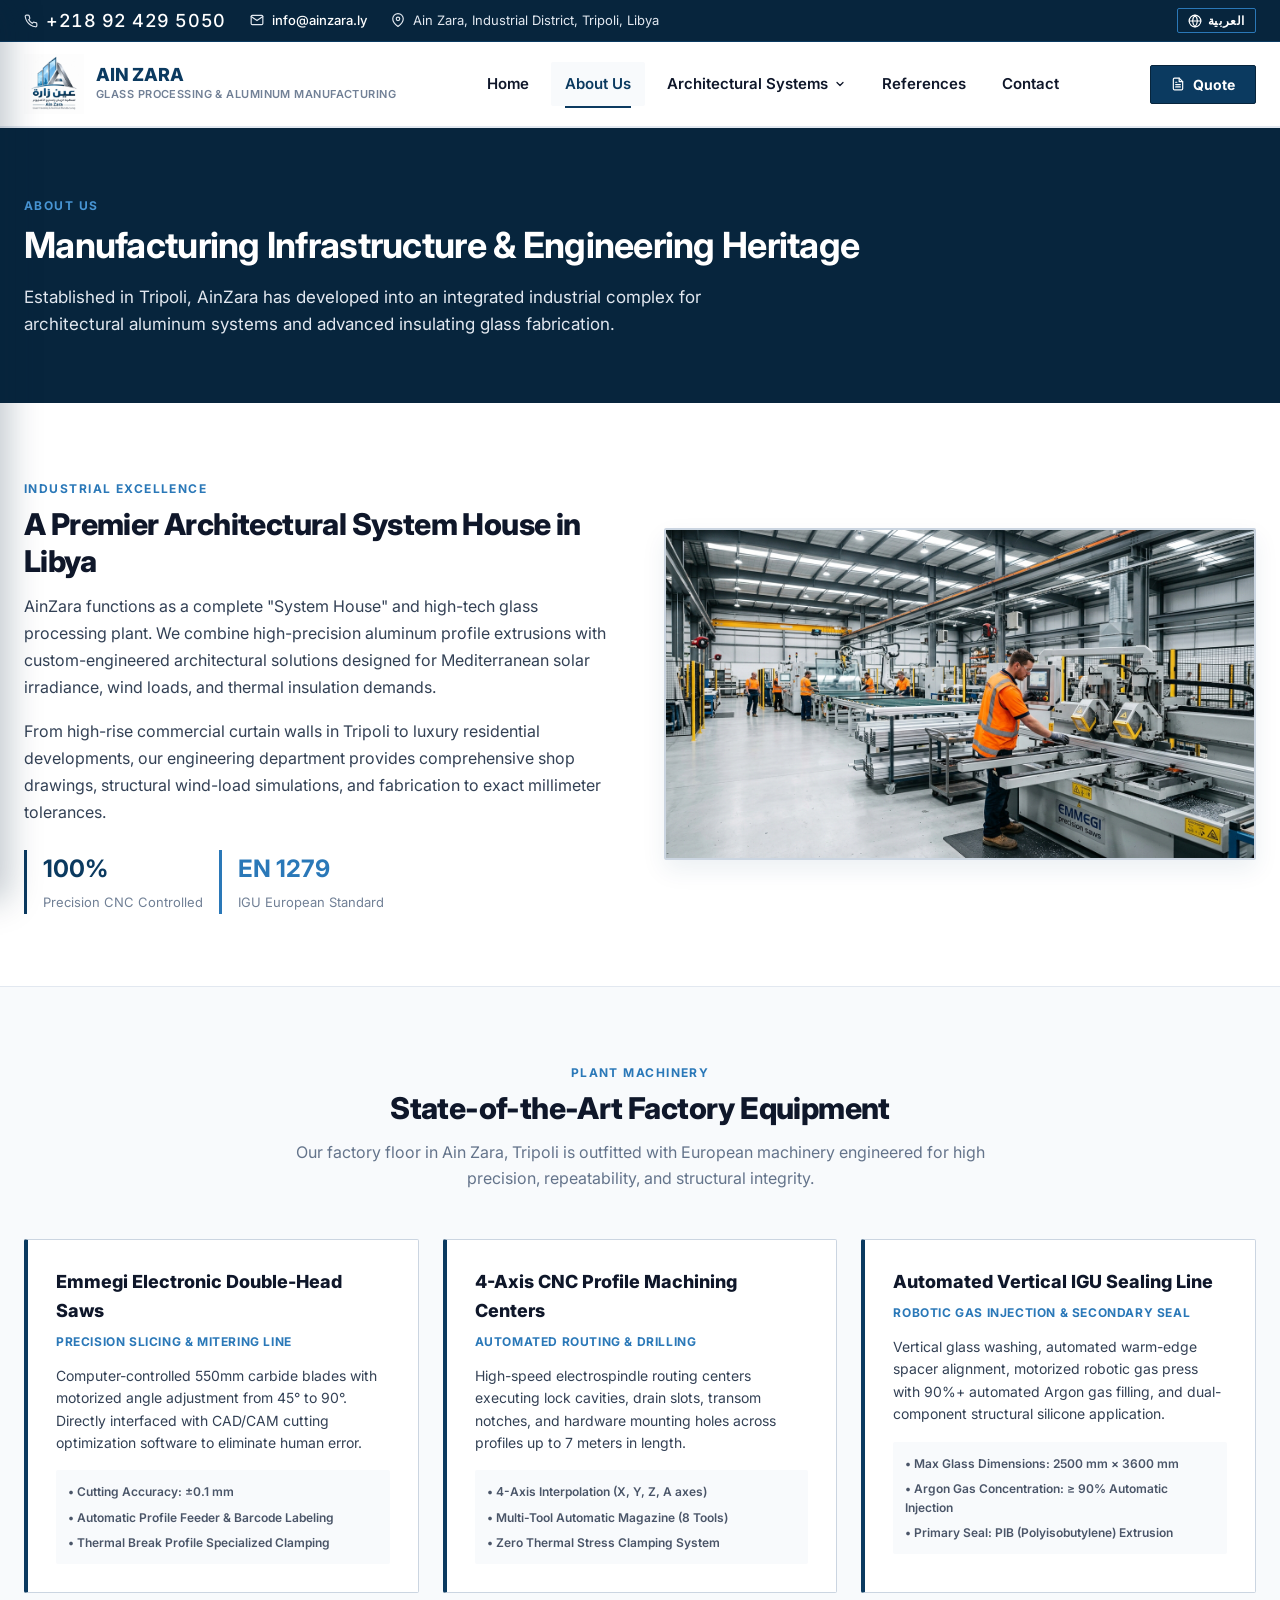
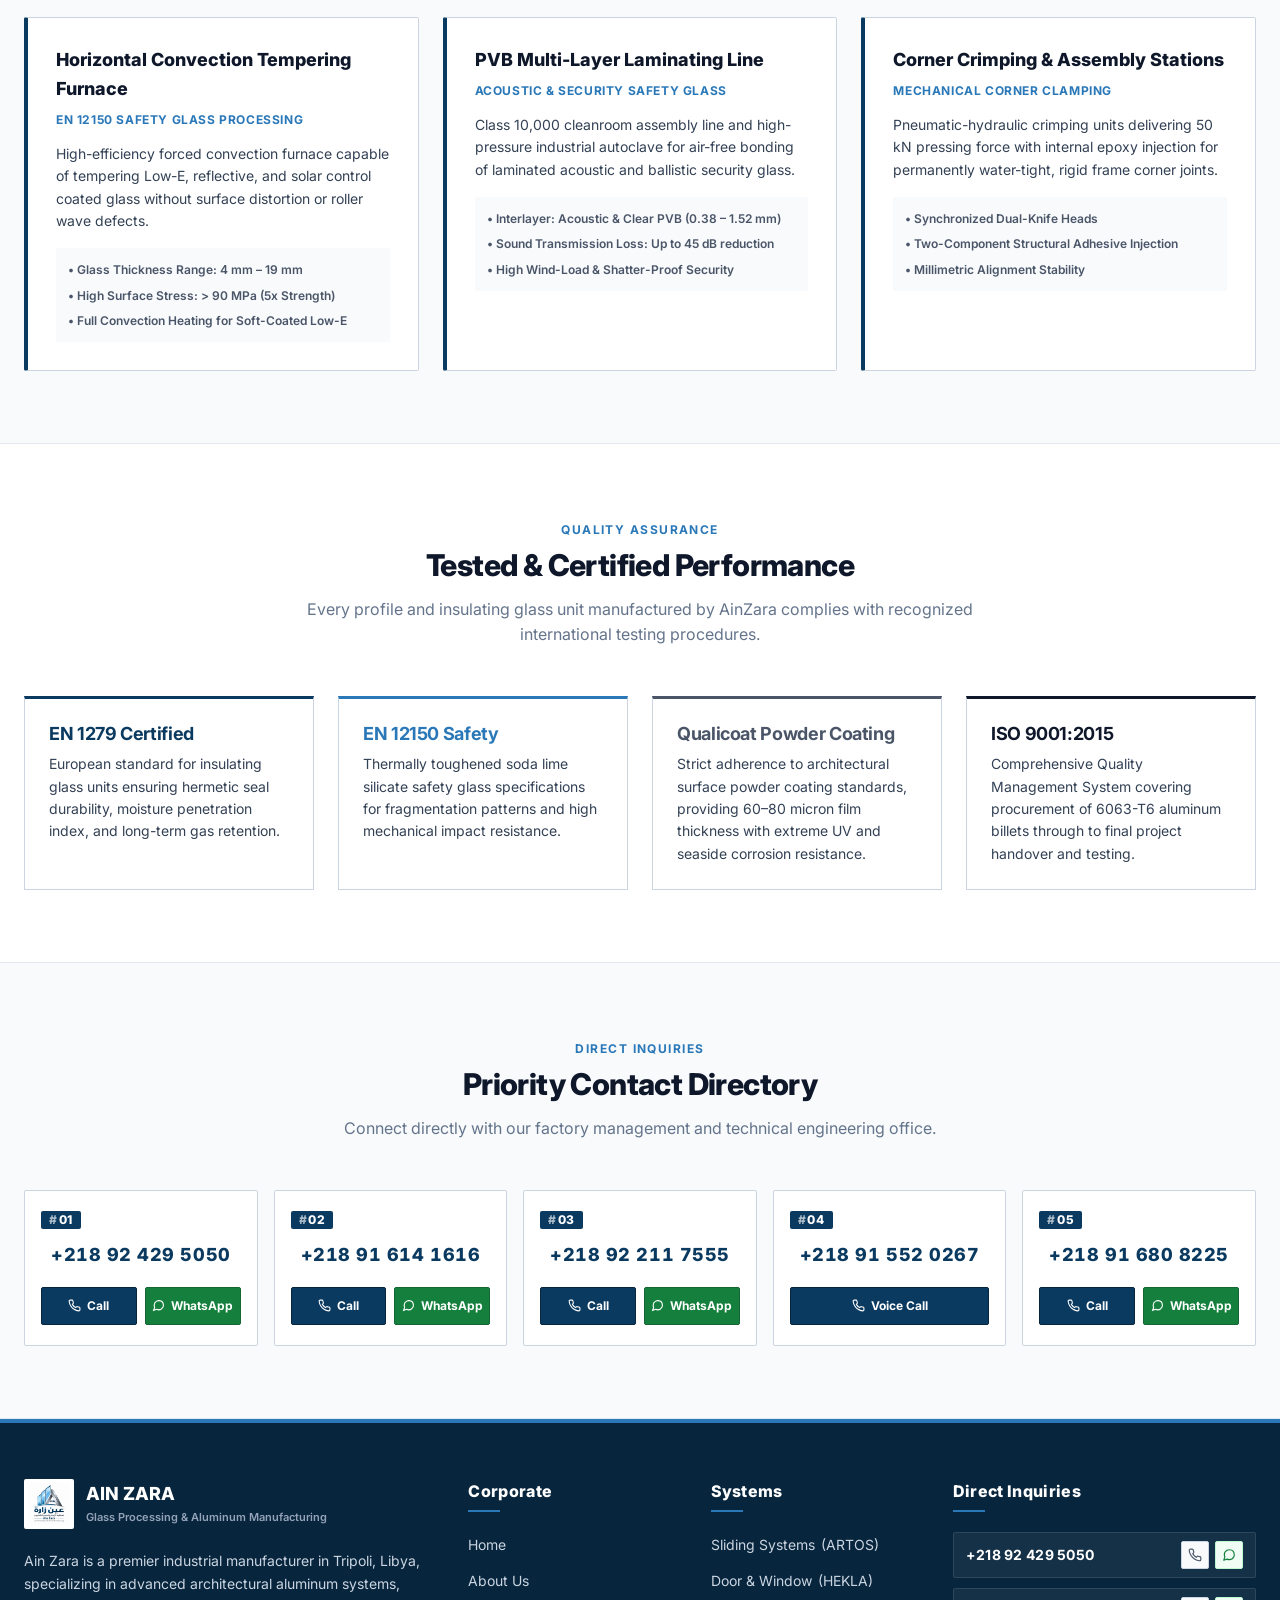
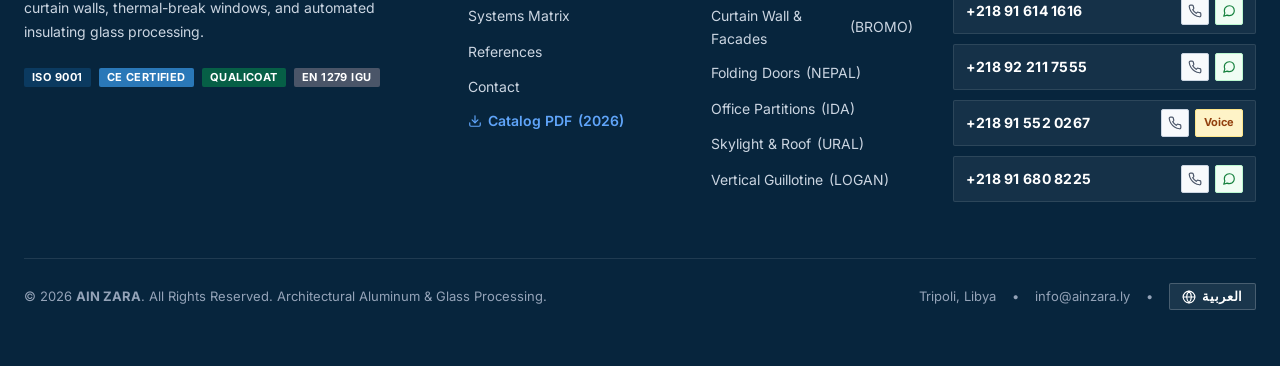
==== commit fbbbfc1e: "feat: add master catalog PDFs, asset generation scripts, UI components, and update site pages with d" ====
--- a/about.html
+++ b/about.html
@@ -213,11 +213,10 @@
       </div>
 
       <div class="priority-phone-grid">
-        <!-- 1: HQ & Factory -->
+        <!-- 1 -->
         <div class="priority-phone-card">
           <div class="phone-card-top">
             <div class="phone-rank-pill"><span class="rank-hash">#</span>01</div>
-            <span class="phone-role-badge" data-i18n="line_1_role">HQ & Factory</span>
           </div>
           <div class="phone-card-center">
             <a href="tel:0924295050" class="phone-number-link">
@@ -240,7 +239,6 @@
         <div class="priority-phone-card">
           <div class="phone-card-top">
             <div class="phone-rank-pill"><span class="rank-hash">#</span>02</div>
-            <span class="phone-role-badge" data-i18n="line_2_role">Sales & Estimating</span>
           </div>
           <div class="phone-card-center">
             <a href="tel:0916141616" class="phone-number-link">
@@ -253,7 +251,7 @@
               <span data-i18n="btn_call">Call</span>
             </a>
             <a href="https://wa.me/218916141616" target="_blank" rel="noopener noreferrer" class="btn-phone-action btn-whatsapp" aria-label="WhatsApp +218 91 614 1616">
-              <svg width="13" height="13" viewBox="0 0 24 24" fill="none" stroke="currentColor" stroke-width="2"><path d="M21 11.5a8.38 8.38 0 0 1-.9 3.8 8.5 8.5 0 0 1-7.6 4.7 8.38 8.38 0 0 1-3.8-.9L3 21l1.9-5.7a8.38 8.38 0 0 1 4.7-7.6 8.38 8.38 0 0 1 3.8-.9h.5a8.48 8.48 0 0 1 8 8v.5z"></path></svg>
+              <svg width="13" height="13" viewBox="0 0 24 24" fill="none" stroke="currentColor" stroke-width="2"><path d="M21 11.5a8.38 8.38 0 0 1-.9 3.8 8.5 8.5 0 0 1-7.6 4.7 8.38 8.38 0 0 1-3.8-.9L3 21l1.9-5.7a8.38 8.38 0 0 1-.9-3.8 8.5 8.5 0 0 1 4.7-7.6 8.38 8.38 0 0 1 3.8-.9h.5a8.48 8.48 0 0 1 8 8v.5z"></path></svg>
               <span>WhatsApp</span>
             </a>
           </div>
@@ -263,7 +261,6 @@
         <div class="priority-phone-card">
           <div class="phone-card-top">
             <div class="phone-rank-pill"><span class="rank-hash">#</span>03</div>
-            <span class="phone-role-badge" data-i18n="line_3_role">Engineering Desk</span>
           </div>
           <div class="phone-card-center">
             <a href="tel:0922117555" class="phone-number-link">
@@ -276,7 +273,7 @@
               <span data-i18n="btn_call">Call</span>
             </a>
             <a href="https://wa.me/218922117555" target="_blank" rel="noopener noreferrer" class="btn-phone-action btn-whatsapp" aria-label="WhatsApp +218 92 211 7555">
-              <svg width="13" height="13" viewBox="0 0 24 24" fill="none" stroke="currentColor" stroke-width="2"><path d="M21 11.5a8.38 8.38 0 0 1-.9 3.8 8.5 8.5 0 0 1-7.6 4.7 8.38 8.38 0 0 1-3.8-.9L3 21l1.9-5.7a8.38 8.38 0 0 1 4.7-7.6 8.38 8.38 0 0 1 3.8-.9h.5a8.48 8.48 0 0 1 8 8v.5z"></path></svg>
+              <svg width="13" height="13" viewBox="0 0 24 24" fill="none" stroke="currentColor" stroke-width="2"><path d="M21 11.5a8.38 8.38 0 0 1-.9 3.8 8.5 8.5 0 0 1-7.6 4.7 8.38 8.38 0 0 1-3.8-.9L3 21l1.9-5.7a8.38 8.38 0 0 1-.9-3.8 8.5 8.5 0 0 1 4.7-7.6 8.38 8.38 0 0 1 3.8-.9h.5a8.48 8.48 0 0 1 8 8v.5z"></path></svg>
               <span>WhatsApp</span>
             </a>
           </div>
@@ -286,7 +283,6 @@
         <div class="priority-phone-card">
           <div class="phone-card-top">
             <div class="phone-rank-pill"><span class="rank-hash">#</span>04</div>
-            <span class="phone-role-badge voice-only" data-i18n="line_4_role">Voice Calls Only</span>
           </div>
           <div class="phone-card-center">
             <a href="tel:0915520267" class="phone-number-link">
@@ -305,7 +301,6 @@
         <div class="priority-phone-card">
           <div class="phone-card-top">
             <div class="phone-rank-pill"><span class="rank-hash">#</span>05</div>
-            <span class="phone-role-badge" data-i18n="line_5_role">Customer Service</span>
           </div>
           <div class="phone-card-center">
             <a href="tel:0916808225" class="phone-number-link">
--- a/assets/css/style.css
+++ b/assets/css/style.css
@@ -418,15 +418,14 @@
    ========================================================================== */
 .mobile-drawer-backdrop {
   position: fixed;
-  top: 0;
-  left: 0;
-  width: 100%;
-  height: 100%;
-  background-color: rgba(11, 58, 96, 0.65);
+  inset: 0;
+  background-color: rgba(7, 37, 61, 0.7);
+  backdrop-filter: blur(4px);
+  -webkit-backdrop-filter: blur(4px);
   z-index: 1500;
   opacity: 0;
   visibility: hidden;
-  transition: opacity var(--transition-normal), visibility var(--transition-normal);
+  transition: opacity 0.3s cubic-bezier(0.16, 1, 0.3, 1), visibility 0.3s;
 }
 
 .mobile-drawer-backdrop.active {
@@ -437,52 +436,178 @@
 .mobile-drawer {
   position: fixed;
   top: 0;
-  left: -320px;
-  width: 320px;
-  max-width: 85vw;
+  left: 0;
+  bottom: 0;
+  width: 340px;
+  max-width: 88vw;
   height: 100%;
-  background-color: var(--color-surface-base);
+  background: #FFFFFF;
   z-index: 1600;
-  box-shadow: 4px 0 20px rgba(0, 0, 0, 0.2);
-  transition: transform var(--transition-normal);
+  box-shadow: 8px 0 32px rgba(7, 37, 61, 0.25);
+  transform: translateX(-100%);
+  transition: transform 0.35s cubic-bezier(0.16, 1, 0.3, 1);
   display: flex;
   flex-direction: column;
-  overflow-y: auto;
+  overflow: hidden;
+  user-select: none;
 }
 
 .mobile-drawer.active {
-  transform: translateX(320px);
+  transform: translateX(0);
 }
 
 .drawer-header {
-  padding: 1.25rem;
-  background-color: var(--color-primary-dark);
+  padding: 1rem 1.25rem;
+  background: linear-gradient(135deg, var(--color-primary-dark) 0%, var(--color-primary) 100%);
   color: #FFFFFF;
   display: flex;
   align-items: center;
   justify-content: space-between;
   border-bottom: 2px solid var(--color-secondary);
-}
-
-.drawer-title {
-  font-size: 1rem;
-  font-weight: 700;
-  color: #FFFFFF;
+  flex-shrink: 0;
+}
+
+.drawer-brand {
+  display: flex;
+  align-items: center;
+  gap: 0.75rem;
+  text-decoration: none;
+  min-width: 0;
+}
+
+.drawer-brand-logo {
+  width: 36px;
+  height: 36px;
+  border-radius: var(--radius-sm);
+  object-fit: cover;
+  border: 1.5px solid rgba(255, 255, 255, 0.3);
+  box-shadow: 0 2px 8px rgba(0, 0, 0, 0.2);
+}
+
+.drawer-brand-text {
+  display: flex;
+  flex-direction: column;
+  min-width: 0;
+}
+
+.drawer-brand-title {
+  font-family: var(--font-heading);
+  font-weight: 800;
+  font-size: 0.9375rem;
+  color: #FFFFFF;
+  letter-spacing: 0.04em;
+  line-height: 1.2;
+}
+
+.drawer-brand-subtitle {
+  font-size: 0.6875rem;
+  color: rgba(255, 255, 255, 0.75);
+  white-space: nowrap;
+  overflow: hidden;
+  text-overflow: ellipsis;
+  max-width: 140px;
+}
+
+.drawer-header-controls {
+  display: flex;
+  align-items: center;
+  gap: 0.5rem;
+  flex-shrink: 0;
+}
+
+.drawer-lang-btn {
+  display: inline-flex;
+  align-items: center;
+  gap: 0.35rem;
+  padding: 0.3rem 0.6rem;
+  font-size: 0.75rem;
+  font-weight: 700;
+  border-radius: var(--radius-full);
+  background: rgba(255, 255, 255, 0.12);
+  border: 1px solid rgba(255, 255, 255, 0.25);
+  color: #FFFFFF;
+  cursor: pointer;
+  transition: all 0.2s ease;
+}
+
+.drawer-lang-btn:hover {
+  background: rgba(255, 255, 255, 0.25);
 }
 
 .drawer-close-btn {
-  background: none;
+  width: 32px;
+  height: 32px;
+  display: flex;
+  align-items: center;
+  justify-content: center;
+  background: rgba(255, 255, 255, 0.12);
+  border: 1px solid rgba(255, 255, 255, 0.25);
+  border-radius: 50%;
+  color: #FFFFFF;
+  font-size: 1.4rem;
+  line-height: 1;
+  cursor: pointer;
+  transition: all 0.2s ease;
+}
+
+.drawer-close-btn:hover {
+  background: rgba(239, 68, 68, 0.8);
+  border-color: rgba(239, 68, 68, 1);
+  transform: rotate(90deg);
+}
+
+.drawer-quick-actions {
+  display: grid;
+  grid-template-columns: 1fr 1fr;
+  gap: 0.5rem;
+  padding: 0.75rem 1rem;
+  background: #F1F5F9;
+  border-bottom: 1px solid var(--color-border);
+  flex-shrink: 0;
+}
+
+.drawer-action-btn {
+  display: flex;
+  align-items: center;
+  justify-content: center;
+  gap: 0.4rem;
+  padding: 0.625rem 0.5rem;
+  font-size: 0.8125rem;
+  font-weight: 700;
+  border-radius: var(--radius-sm);
+  text-decoration: none;
   border: none;
-  color: #FFFFFF;
-  font-size: 1.5rem;
   cursor: pointer;
-  line-height: 1;
-  padding: 0.25rem;
+  transition: all 0.2s ease;
+  white-space: nowrap;
+}
+
+.drawer-action-btn.primary {
+  background: var(--color-secondary);
+  color: #FFFFFF;
+  box-shadow: 0 2px 6px rgba(42, 120, 184, 0.3);
+}
+
+.drawer-action-btn.primary:active {
+  transform: scale(0.98);
+}
+
+.drawer-action-btn.secondary {
+  background: #FFFFFF;
+  color: var(--color-primary);
+  border: 1px solid var(--color-border);
+  box-shadow: 0 1px 3px rgba(0, 0, 0, 0.05);
+}
+
+.drawer-action-btn.secondary:hover {
+  background: #E2E8F0;
 }
 
 .drawer-body {
-  padding: 1rem 0;
   flex: 1;
+  overflow-y: auto;
+  -webkit-overflow-scrolling: touch;
+  padding: 0.5rem 0;
 }
 
 .drawer-nav-list {
@@ -491,7 +616,7 @@
 }
 
 .drawer-nav-item {
-  border-bottom: 1px solid var(--color-slate-light);
+  border-bottom: 1px solid rgba(226, 232, 240, 0.8);
 }
 
 .drawer-nav-link {
@@ -502,11 +627,31 @@
   font-size: 0.9375rem;
   font-weight: 600;
   color: var(--color-text-heading);
+  text-decoration: none;
+  transition: all 0.2s ease;
+}
+
+.drawer-nav-label-wrap {
+  display: flex;
+  align-items: center;
+  gap: 0.875rem;
+}
+
+.drawer-nav-icon {
+  color: var(--color-secondary);
+  flex-shrink: 0;
+}
+
+.drawer-link-arrow {
+  font-size: 1.25rem;
+  color: var(--color-slate);
+  transition: transform 0.2s ease;
 }
 
 .drawer-nav-link:hover, .drawer-nav-link.active {
-  background-color: var(--color-surface-card);
+  background-color: rgba(42, 120, 184, 0.06);
   color: var(--color-primary);
+  border-left: 3px solid var(--color-secondary);
 }
 
 /* Drawer Accordion for Architectural Systems */
@@ -518,85 +663,283 @@
   padding: 0.875rem 1.25rem;
   background: none;
   border: none;
-  font-size: 0.9375rem;
-  font-weight: 600;
-  color: var(--color-text-heading);
   cursor: pointer;
   text-align: left;
+  transition: background 0.2s ease;
+  user-select: none;
   touch-action: manipulation;
   -webkit-tap-highlight-color: transparent;
 }
 
-.drawer-accordion-btn * {
-  pointer-events: none;
+.drawer-accordion-title-wrap {
+  display: flex;
+  flex-direction: column;
+  text-align: left;
+}
+
+.drawer-accordion-main-title {
+  font-size: 0.9375rem;
+  font-weight: 700;
+  color: var(--color-text-heading);
+}
+
+.drawer-accordion-subtitle {
+  font-size: 0.6875rem;
+  font-weight: 600;
+  color: var(--color-secondary);
+  text-transform: uppercase;
+  letter-spacing: 0.03em;
 }
 
 .drawer-accordion-icon {
-  transition: transform var(--transition-fast);
-}
-
+  color: var(--color-slate);
+  transition: transform 0.3s cubic-bezier(0.16, 1, 0.3, 1);
+  flex-shrink: 0;
+}
+
+.drawer-accordion-btn.open,
+.drawer-accordion-btn[aria-expanded="true"] {
+  background: rgba(42, 120, 184, 0.06);
+}
+
+.drawer-accordion-btn.open .drawer-accordion-icon,
 .drawer-accordion-btn[aria-expanded="true"] .drawer-accordion-icon {
   transform: rotate(180deg);
+  color: var(--color-primary);
 }
 
 .drawer-accordion-content {
-  display: none;
-  background-color: var(--color-surface-card);
-  padding: 0.25rem 0;
+  max-height: 0;
+  overflow: hidden;
+  transition: max-height 0.35s cubic-bezier(0.16, 1, 0.3, 1);
+  background: #F8FAFC;
+  border-top: 1px solid var(--color-slate-light);
+  border-bottom: 1px solid var(--color-slate-light);
 }
 
 .drawer-accordion-content.active {
-  display: block;
+  max-height: 900px;
 }
 
 .drawer-sublink {
   display: flex;
   align-items: center;
   justify-content: space-between;
-  padding: 0.625rem 1.75rem;
-  font-size: 0.8125rem;
+  padding: 0.7rem 1.25rem 0.7rem 1.75rem;
+  text-decoration: none;
+  border-bottom: 1px solid rgba(226, 232, 240, 0.7);
+  transition: all 0.2s ease;
+}
+
+.drawer-sublink:last-child {
+  border-bottom: none;
+}
+
+.drawer-sublink:hover {
+  background: #EDF2F7;
+}
+
+.sublink-info {
+  display: flex;
+  flex-direction: column;
+  gap: 0.15rem;
+}
+
+.sublink-title-row {
+  display: flex;
+  align-items: center;
+  gap: 0.5rem;
+}
+
+.sublink-name {
+  font-size: 0.84rem;
+  font-weight: 700;
+  color: var(--color-primary-dark);
+}
+
+.sublink-desc {
+  font-size: 0.6875rem;
+  color: var(--color-slate-dark);
+}
+
+.sublink-arrow {
+  font-size: 1.1rem;
+  color: var(--color-slate);
+  margin-left: 0.5rem;
+}
+
+/* Highlight for Complete Matrix */
+.drawer-sublink.matrix-highlight {
+  background: rgba(42, 120, 184, 0.08);
+  border-bottom: 1.5px solid rgba(42, 120, 184, 0.2);
+}
+
+.drawer-sublink.matrix-highlight .sublink-name {
+  color: var(--color-primary);
+  font-weight: 800;
+}
+
+.sublink-badge-matrix {
+  background: var(--color-primary);
+  color: #FFFFFF;
+  font-size: 0.625rem;
+  font-weight: 800;
+  padding: 0.15rem 0.45rem;
+  border-radius: var(--radius-full);
+}
+
+.dropdown-item-code {
+  font-size: 0.65rem;
+  font-weight: 800;
+  padding: 0.15rem 0.4rem;
+  border-radius: 3px;
+  background: #E2E8F0;
+  color: var(--color-primary-dark);
+  letter-spacing: 0.05em;
+}
+
+/* Mobile Drawer Direct Factory Hub */
+.drawer-footer {
+  padding: 0.875rem 1rem;
+  background: #F8FAFC;
+  border-top: 1px solid var(--color-border);
+  flex-shrink: 0;
+}
+
+.drawer-footer-header {
+  display: flex;
+  align-items: center;
+  justify-content: space-between;
+  margin-bottom: 0.5rem;
+}
+
+.drawer-footer-title {
+  font-size: 0.72rem;
+  font-weight: 800;
+  color: var(--color-primary-dark);
+  text-transform: uppercase;
+  letter-spacing: 0.05em;
+}
+
+.drawer-factory-badge {
+  font-size: 0.625rem;
+  font-weight: 700;
+  color: var(--color-secondary);
+  background: rgba(42, 120, 184, 0.1);
+  padding: 0.15rem 0.45rem;
+  border-radius: 3px;
+}
+
+.drawer-phone-list {
+  display: flex;
+  flex-direction: column;
+  gap: 0.4rem;
+}
+
+.drawer-phone-item {
+  display: flex;
+  align-items: center;
+  justify-content: space-between;
+  padding: 0.45rem 0.65rem;
+  background: #FFFFFF;
+  border: 1px solid var(--color-border);
+  border-radius: var(--radius-sm);
+  box-shadow: 0 1px 2px rgba(0, 0, 0, 0.03);
+}
+
+.drawer-phone-item.compact {
+  padding: 0.35rem 0.55rem;
+  background: #F8FAFC;
+}
+
+.drawer-phone-info {
+  display: flex;
+  flex-direction: column;
+}
+
+.drawer-phone-role {
+  font-size: 0.625rem;
   font-weight: 600;
   color: var(--color-slate-dark);
-}
-
-.drawer-sublink:hover {
+  line-height: 1.1;
+}
+
+.drawer-phone-number {
+  font-size: 0.8125rem;
+  font-weight: 800;
   color: var(--color-primary);
-  background-color: var(--color-slate-light);
-}
-
-.drawer-footer {
-  padding: 1.25rem;
-  background-color: var(--color-surface-card);
-  border-top: 1px solid var(--color-slate-light);
-}
-
-.drawer-phone-list {
+  text-decoration: none;
+  white-space: nowrap !important;
+  direction: ltr !important;
+  unicode-bidi: isolate !important;
+}
+
+.drawer-phone-actions {
+  display: flex;
+  align-items: center;
+  gap: 0.35rem;
+}
+
+.drawer-dept-toggle {
+  width: 100%;
+  display: flex;
+  align-items: center;
+  justify-content: space-between;
+  padding: 0.4rem 0.6rem;
+  margin-top: 0.4rem;
+  background: #FFFFFF;
+  border: 1px dashed var(--color-border);
+  border-radius: var(--radius-sm);
+  font-size: 0.72rem;
+  font-weight: 700;
+  color: var(--color-secondary);
+  cursor: pointer;
+  transition: all 0.2s ease;
+}
+
+.drawer-dept-toggle:hover {
+  background: #F1F5F9;
+}
+
+.dept-toggle-icon {
+  transition: transform 0.25s ease;
+}
+
+.drawer-dept-toggle.open .dept-toggle-icon,
+.drawer-dept-toggle[aria-expanded="true"] .dept-toggle-icon {
+  transform: rotate(180deg);
+}
+
+.drawer-dept-content {
+  max-height: 0;
+  overflow: hidden;
+  transition: max-height 0.3s ease;
   display: flex;
   flex-direction: column;
-  gap: 0.625rem;
-  margin-top: 0.75rem;
-}
-
-.drawer-phone-item {
+  gap: 0.35rem;
+  margin-top: 0;
+}
+
+.drawer-dept-content.active {
+  max-height: 200px;
+  margin-top: 0.4rem;
+}
+
+.drawer-meta-row {
   display: flex;
   align-items: center;
   justify-content: space-between;
-  font-size: 0.8125rem;
-  padding: 0.5rem 0.75rem;
-  background-color: #FFFFFF;
-  border: 1px solid var(--color-border);
-  border-radius: var(--radius-sm);
-}
-
-.drawer-phone-number {
-  font-weight: 700;
-  color: var(--color-primary);
-}
-
-.drawer-phone-actions {
-  display: flex;
-  align-items: center;
-  gap: 0.5rem;
+  margin-top: 0.6rem;
+  padding-top: 0.5rem;
+  border-top: 1px solid var(--color-border);
+  font-size: 0.65rem;
+  color: var(--color-slate-dark);
+}
+
+.drawer-meta-item {
+  display: flex;
+  align-items: center;
+  gap: 0.3rem;
 }
 
 .icon-link {
@@ -1296,7 +1639,7 @@
 .phone-card-top {
   display: flex;
   align-items: center;
-  justify-content: space-between;
+  justify-content: flex-start;
   margin-bottom: 0.875rem;
 }
 
@@ -2005,46 +2348,6 @@
     width: 18px;
   }
   
-  /* Mobile Drawer Accordion Expansion */
-  .drawer-accordion-btn {
-    padding: 1rem 1.25rem;
-    font-size: 1rem;
-    font-weight: 700;
-    color: var(--color-text-heading);
-    background-color: transparent;
-    border: none;
-    cursor: pointer;
-    user-select: none;
-    -webkit-tap-highlight-color: transparent;
-  }
-  
-  .drawer-accordion-btn:hover,
-  .drawer-accordion-btn[aria-expanded="true"] {
-    background-color: var(--color-surface-card);
-    color: var(--color-primary);
-  }
-  
-  .drawer-accordion-content {
-    display: none;
-    background-color: var(--color-surface-card);
-    border-top: 1px solid var(--color-slate-light);
-    border-bottom: 1px solid var(--color-slate-light);
-  }
-  
-  .drawer-accordion-content.active {
-    display: block !important;
-  }
-  
-  .drawer-sublink {
-    padding: 0.75rem 1.5rem 0.75rem 2rem;
-    font-size: 0.875rem;
-    border-bottom: 1px solid rgba(203, 213, 225, 0.5);
-  }
-  
-  .drawer-sublink:last-child {
-    border-bottom: none;
-  }
-  
   .footer-top {
     grid-template-columns: 1fr;
     gap: 2rem;
